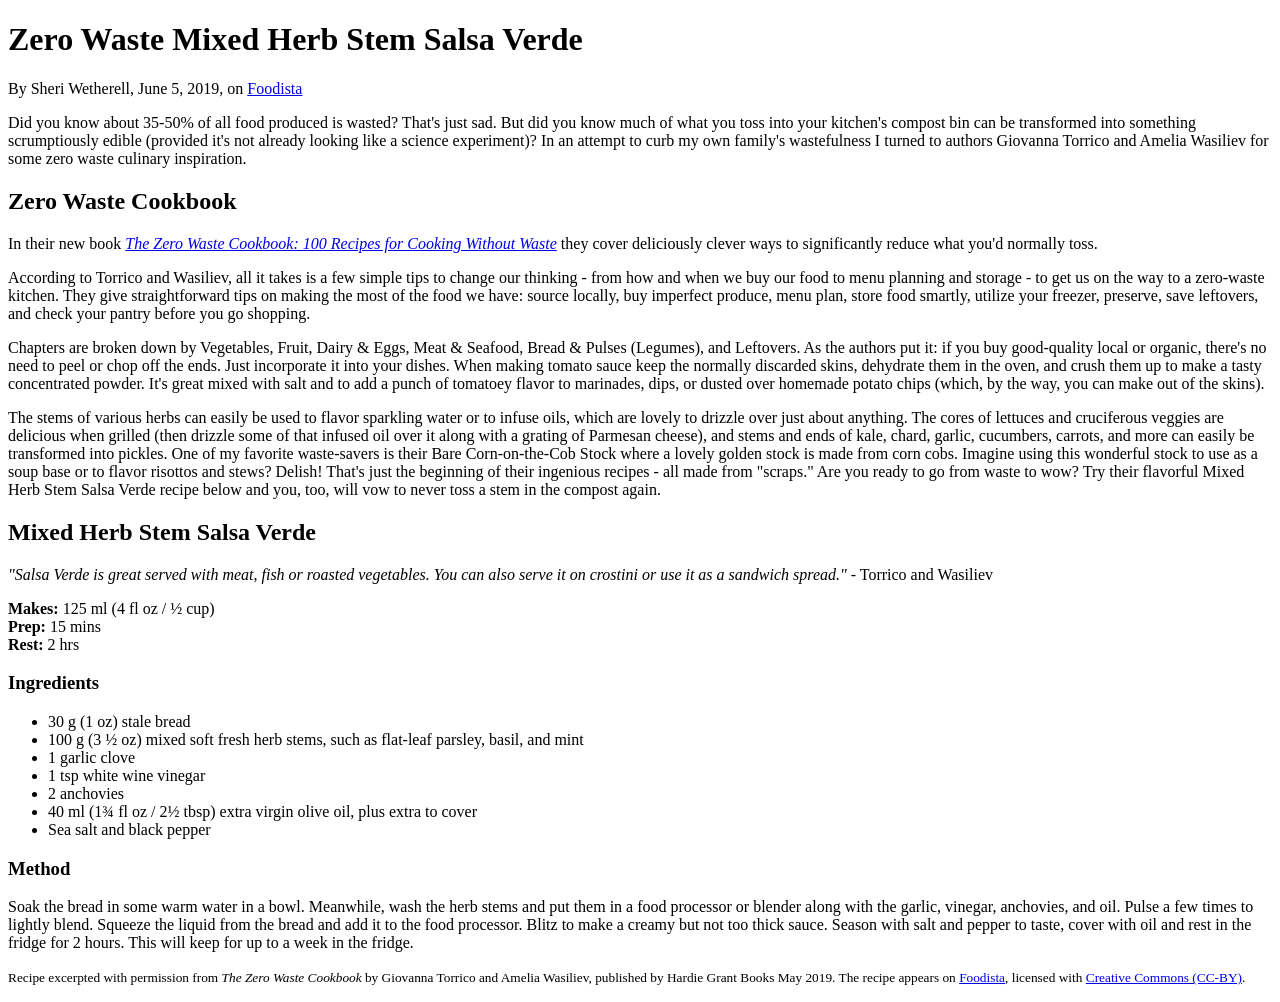
==== index.html @ 6a390853 "Add recipe for Zero Waste Mixed Herb Stem Salsa Verde This HTML file contains a recipe for Zero Wast" ====
<!DOCTYPE html>
<html lang="en">
<head>
    <meta charset="UTF-8" />
    <title>Zero Waste Mixed Herb Stem Salsa Verde</title>
</head>
<body>

<h1>Zero Waste Mixed Herb Stem Salsa Verde</h1>

<p>By Sheri Wetherell, June 5, 2019, on <a href="https://www.foodista.com/blog/2019/06/05/zero-waste-mixed-herb-stem-salsa-verde">Foodista</a></p>


<p>Did you know about 35-50% of all food produced is wasted? That's just sad. But did you know much of what you toss into your kitchen's compost bin can be transformed into something scrumptiously edible (provided it's not already looking like a science experiment)? In an attempt to curb my own family's wastefulness I turned to authors Giovanna Torrico and Amelia Wasiliev for some zero waste culinary inspiration.</p>

<h2>Zero Waste Cookbook</h2>

<p>In their new book <a href="https://www.amazon.com/Zero-Waste-Cookbook-Recipes-Cooking/dp/178488247X"><em>The Zero Waste Cookbook: 100 Recipes for Cooking Without Waste</em></a> they cover deliciously clever ways to significantly reduce what you'd normally toss.</p>

<p>According to Torrico and Wasiliev, all it takes is a few simple tips to change our thinking - from how and when we buy our food to menu planning and storage - to get us on the way to a zero-waste kitchen. They give straightforward tips on making the most of the food we have: source locally, buy imperfect produce, menu plan, store food smartly, utilize your freezer, preserve, save leftovers, and check your pantry before you go shopping.</p>

<p>Chapters are broken down by Vegetables, Fruit, Dairy &amp; Eggs, Meat &amp; Seafood, Bread &amp; Pulses (Legumes), and Leftovers. As the authors put it: if you buy good-quality local or organic, there's no need to peel or chop off the ends. Just incorporate it into your dishes. When making tomato sauce keep the normally discarded skins, dehydrate them in the oven, and crush them up to make a tasty concentrated powder. It's great mixed with salt and to add a punch of tomatoey flavor to marinades, dips, or dusted over homemade potato chips (which, by the way, you can make out of the skins).</p>

<p>The stems of various herbs can easily be used to flavor sparkling water or to infuse oils, which are lovely to drizzle over just about anything. The cores of lettuces and cruciferous veggies are delicious when grilled (then drizzle some of that infused oil over it along with a grating of Parmesan cheese), and stems and ends of kale, chard, garlic, cucumbers, carrots, and more can easily be transformed into pickles. One of my favorite waste-savers is their Bare Corn-on-the-Cob Stock where a lovely golden stock is made from corn cobs. Imagine using this wonderful stock to use as a soup base or to flavor risottos and stews? Delish! That's just the beginning of their ingenious recipes - all made from "scraps." Are you ready to go from waste to wow? Try their flavorful Mixed Herb Stem Salsa Verde recipe below and you, too, will vow to never toss a stem in the compost again.</p>


<h2>Mixed Herb Stem Salsa Verde</h2>

<p><em>"Salsa Verde is great served with meat, fish or roasted vegetables. You can also serve it on crostini or use it as a sandwich spread."</em> - Torrico and Wasiliev</p>

<p><strong>Makes:</strong> 125 ml (4 fl oz / &frac12; cup)<br>
<strong>Prep:</strong> 15 mins<br>
<strong>Rest:</strong> 2 hrs</p>

<h3>Ingredients</h3>

<ul>
    <li>30 g (1 oz) stale bread</li>
    <li>100 g (3 &frac12; oz) mixed soft fresh herb stems, such as flat-leaf parsley, basil, and mint</li>
    <li>1 garlic clove</li>
    <li>1 tsp white wine vinegar</li>
    <li>2 anchovies</li>
    <li>40 ml (1&frac34; fl oz / 2&frac12; tbsp) extra virgin olive oil, plus extra to cover</li>
    <li>Sea salt and black pepper</li>
</ul>

<h3>Method</h3>

<p>Soak the bread in some warm water in a bowl. Meanwhile, wash the herb stems and put them in a food processor or blender along with the garlic, vinegar, anchovies, and oil. Pulse a few times to lightly blend. Squeeze the liquid from the bread and add it to the food processor. Blitz to make a creamy but not too thick sauce. Season with salt and pepper to taste, cover with oil and rest in the fridge for 2 hours. This will keep for up to a week in the fridge.</p>


<p><small>Recipe excerpted with permission from <em>The Zero Waste Cookbook</em> by Giovanna Torrico and Amelia Wasiliev, published by Hardie Grant Books May 2019. The recipe appears on <a href="https://www.foodista.com/blog/2019/06/05/zero-waste-mixed-herb-stem-salsa-verde">Foodista</a>, licensed with <a href="https://creativecommons.org/licenses/by/3.0/">Creative Commons (CC-BY)</a>.</small></p>

</body>
</html>
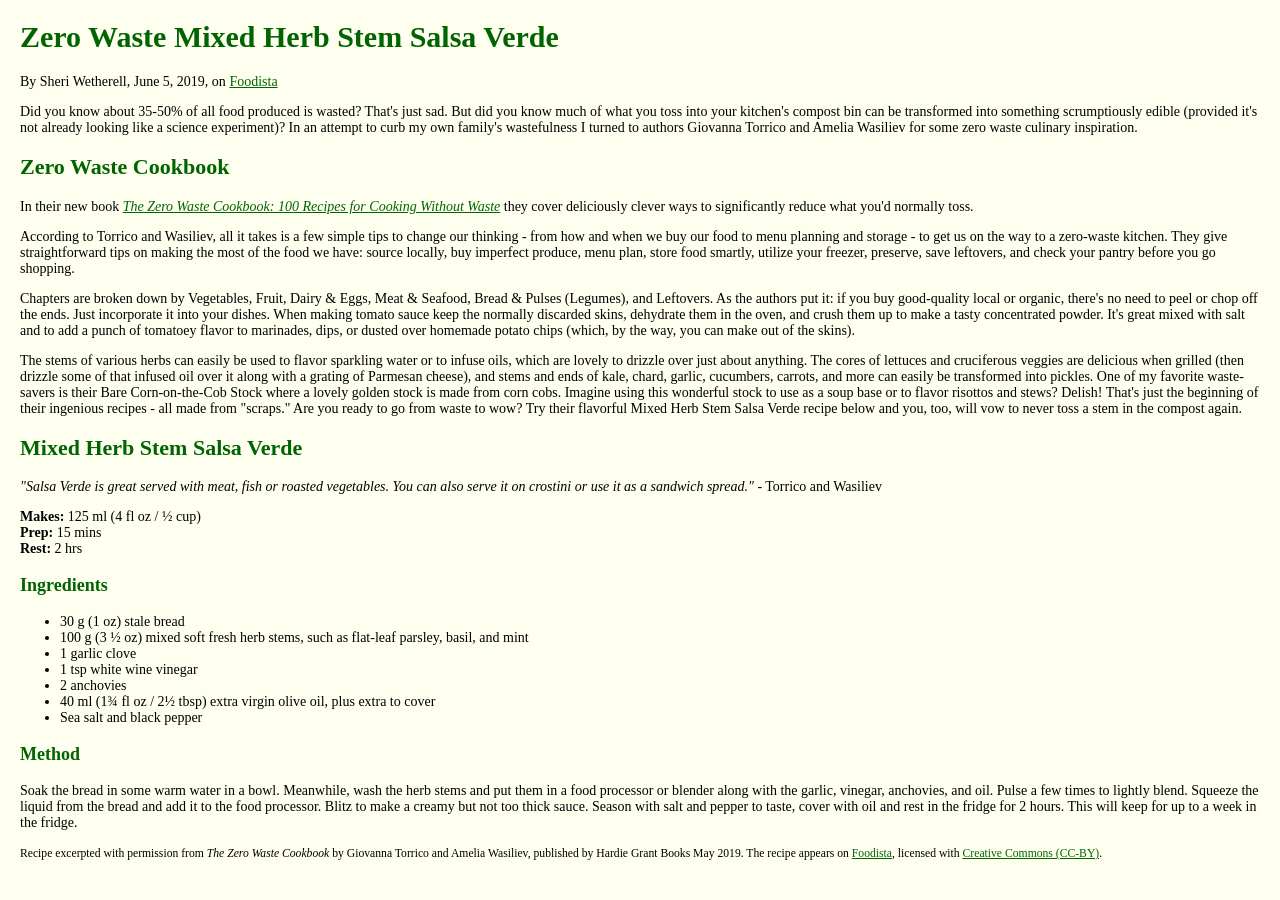
==== commit 9af0f188: "Add files via upload" ====
--- a/index.html
+++ b/index.html
@@ -3,13 +3,48 @@
 <head>
     <meta charset="UTF-8" />
     <title>Zero Waste Mixed Herb Stem Salsa Verde</title>
+    <style>
+        body {
+            background-color: ivory;
+            font-family: Georgia, serif;
+            margin: 20px;
+        }
+
+        h1 {
+            color: darkgreen;
+            font-size: 30px;
+        }
+
+        h2 {
+            color: darkgreen;
+            font-size: 22px;
+        }
+
+        h3 {
+            color: darkgreen;
+            font-size: 18px;
+        }
+
+        p {
+            font-size: 14px;
+            color: black;
+        }
+
+        ul {
+            font-size: 14px;
+            color: black;
+        }
+
+        a {
+            color: darkgreen;
+        }
+    </style>
 </head>
 <body>
 
 <h1>Zero Waste Mixed Herb Stem Salsa Verde</h1>
 
 <p>By Sheri Wetherell, June 5, 2019, on <a href="https://www.foodista.com/blog/2019/06/05/zero-waste-mixed-herb-stem-salsa-verde">Foodista</a></p>
-
 
 <p>Did you know about 35-50% of all food produced is wasted? That's just sad. But did you know much of what you toss into your kitchen's compost bin can be transformed into something scrumptiously edible (provided it's not already looking like a science experiment)? In an attempt to curb my own family's wastefulness I turned to authors Giovanna Torrico and Amelia Wasiliev for some zero waste culinary inspiration.</p>
 
@@ -22,7 +57,6 @@
 <p>Chapters are broken down by Vegetables, Fruit, Dairy &amp; Eggs, Meat &amp; Seafood, Bread &amp; Pulses (Legumes), and Leftovers. As the authors put it: if you buy good-quality local or organic, there's no need to peel or chop off the ends. Just incorporate it into your dishes. When making tomato sauce keep the normally discarded skins, dehydrate them in the oven, and crush them up to make a tasty concentrated powder. It's great mixed with salt and to add a punch of tomatoey flavor to marinades, dips, or dusted over homemade potato chips (which, by the way, you can make out of the skins).</p>
 
 <p>The stems of various herbs can easily be used to flavor sparkling water or to infuse oils, which are lovely to drizzle over just about anything. The cores of lettuces and cruciferous veggies are delicious when grilled (then drizzle some of that infused oil over it along with a grating of Parmesan cheese), and stems and ends of kale, chard, garlic, cucumbers, carrots, and more can easily be transformed into pickles. One of my favorite waste-savers is their Bare Corn-on-the-Cob Stock where a lovely golden stock is made from corn cobs. Imagine using this wonderful stock to use as a soup base or to flavor risottos and stews? Delish! That's just the beginning of their ingenious recipes - all made from "scraps." Are you ready to go from waste to wow? Try their flavorful Mixed Herb Stem Salsa Verde recipe below and you, too, will vow to never toss a stem in the compost again.</p>
-
 
 <h2>Mixed Herb Stem Salsa Verde</h2>
 
@@ -48,8 +82,7 @@
 
 <p>Soak the bread in some warm water in a bowl. Meanwhile, wash the herb stems and put them in a food processor or blender along with the garlic, vinegar, anchovies, and oil. Pulse a few times to lightly blend. Squeeze the liquid from the bread and add it to the food processor. Blitz to make a creamy but not too thick sauce. Season with salt and pepper to taste, cover with oil and rest in the fridge for 2 hours. This will keep for up to a week in the fridge.</p>
 
-
 <p><small>Recipe excerpted with permission from <em>The Zero Waste Cookbook</em> by Giovanna Torrico and Amelia Wasiliev, published by Hardie Grant Books May 2019. The recipe appears on <a href="https://www.foodista.com/blog/2019/06/05/zero-waste-mixed-herb-stem-salsa-verde">Foodista</a>, licensed with <a href="https://creativecommons.org/licenses/by/3.0/">Creative Commons (CC-BY)</a>.</small></p>
 
 </body>
-</html>
+</html>
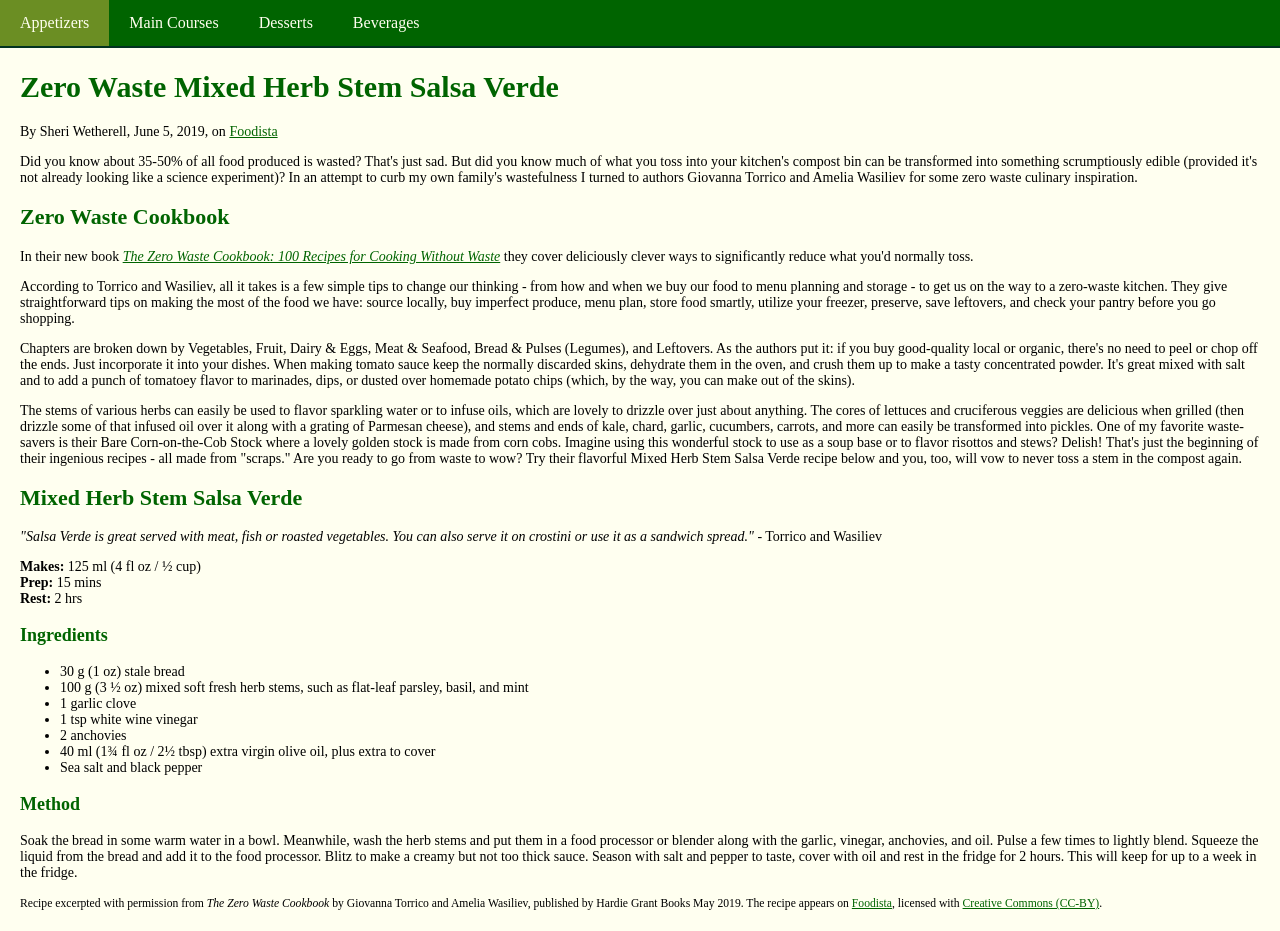
==== commit 6a0bbadd: "Add files via upload" ====
--- a/index.html
+++ b/index.html
@@ -8,6 +8,7 @@
             background-color: ivory;
             font-family: Georgia, serif;
             margin: 20px;
+            margin-top: 70px;
         }
 
         h1 {
@@ -38,9 +39,53 @@
         a {
             color: darkgreen;
         }
+
+        /* Horizontal Navigation Bar */
+        ul.navbar {
+            list-style-type: none;
+            margin: 0;
+            padding: 0;
+            overflow: hidden;
+            background-color: darkgreen;
+            position: fixed;
+            top: 0;
+            left: 0;
+            width: 100%;
+            font-size: 16px;
+            border-bottom: 2px solid #013220;
+        }
+
+        ul.navbar li {
+            float: left;
+        }
+
+        ul.navbar li a {
+            display: block;
+            color: ivory;
+            text-align: center;
+            padding: 14px 20px;
+            text-decoration: none;
+        }
+
+        ul.navbar li a:hover:not(.active) {
+            background-color: olivedrab;
+            color: ivory;
+        }
+
+        ul.navbar li a.active {
+            background-color: olivedrab;
+        }
     </style>
 </head>
 <body>
+
+<!-- Horizontal Navigation Bar -->
+<ul class="navbar">
+    <li><a class="active" href="index.html">Appetizers</a></li>
+    <li><a href="main-courses.html">Main Courses</a></li>
+    <li><a href="desserts.html">Desserts</a></li>
+    <li><a href="beverages.html">Beverages</a></li>
+</ul>
 
 <h1>Zero Waste Mixed Herb Stem Salsa Verde</h1>
 
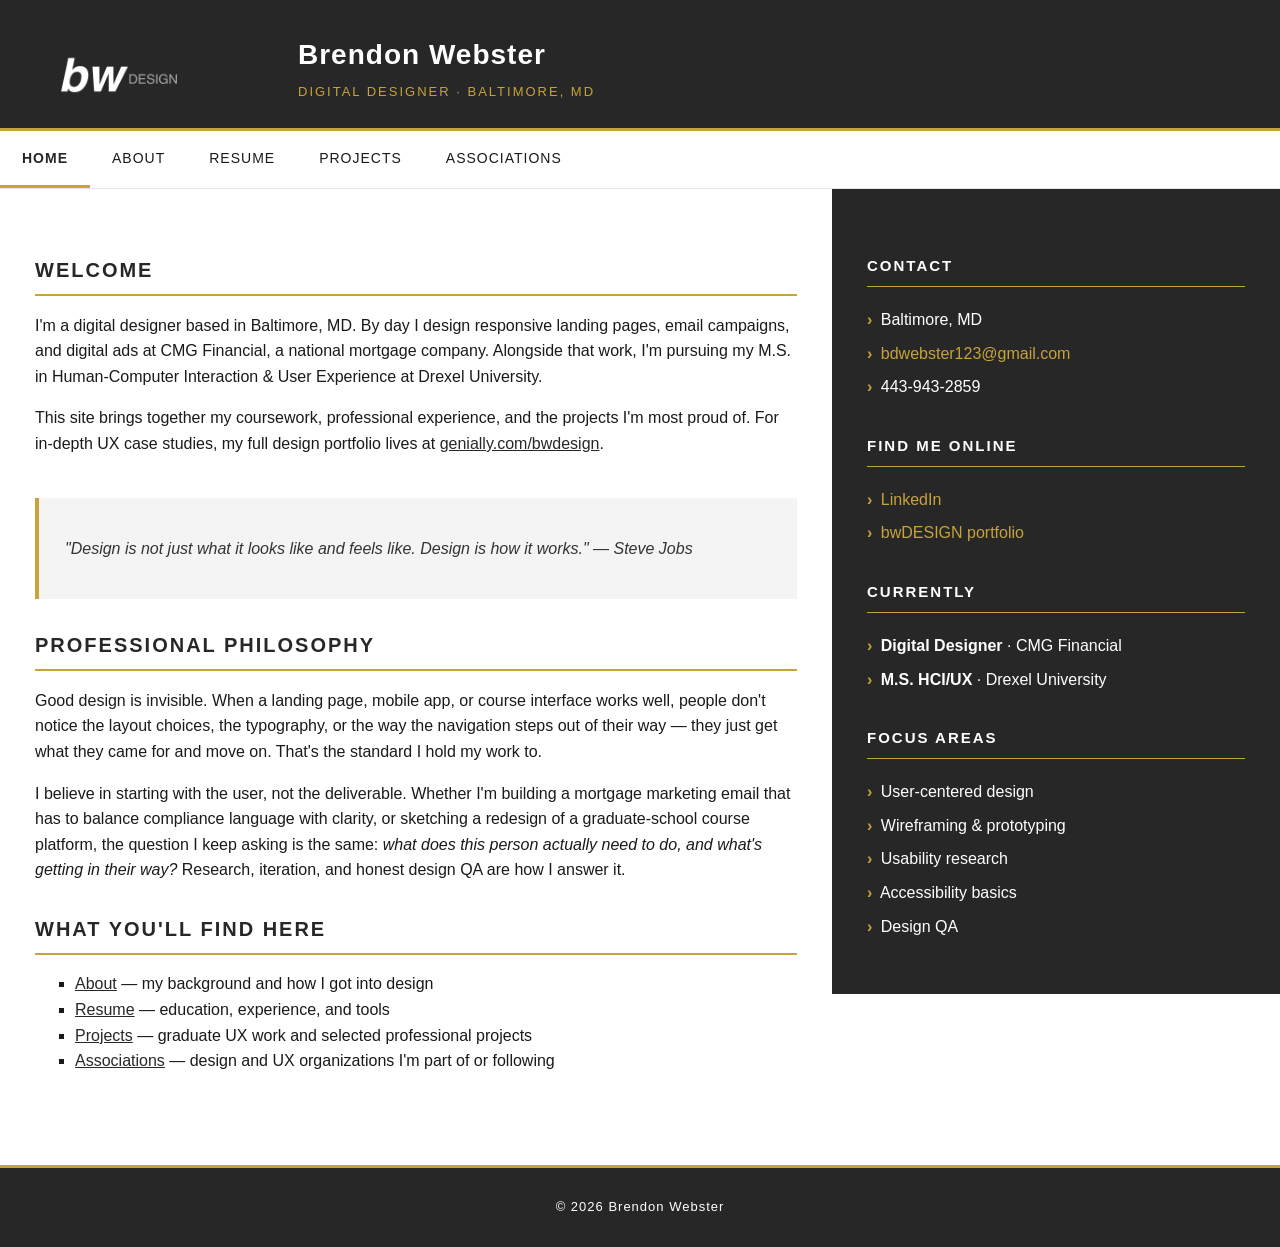
==== commit d5948213: "Add files via upload" ====
--- a/index.html
+++ b/index.html
@@ -1,133 +1,313 @@
 <!DOCTYPE html>
 <html lang="en">
 <head>
-    <meta charset="UTF-8" />
-    <title>Zero Waste Mixed Herb Stem Salsa Verde</title>
-    <style>
-        body {
-            background-color: ivory;
-            font-family: Georgia, serif;
-            margin: 20px;
-            margin-top: 70px;
-        }
-
-        h1 {
-            color: darkgreen;
-            font-size: 30px;
-        }
-
-        h2 {
-            color: darkgreen;
-            font-size: 22px;
-        }
-
-        h3 {
-            color: darkgreen;
-            font-size: 18px;
-        }
-
-        p {
-            font-size: 14px;
-            color: black;
-        }
-
-        ul {
-            font-size: 14px;
-            color: black;
-        }
-
-        a {
-            color: darkgreen;
-        }
-
-        /* Horizontal Navigation Bar */
-        ul.navbar {
-            list-style-type: none;
-            margin: 0;
-            padding: 0;
-            overflow: hidden;
-            background-color: darkgreen;
-            position: fixed;
-            top: 0;
-            left: 0;
-            width: 100%;
-            font-size: 16px;
-            border-bottom: 2px solid #013220;
-        }
-
-        ul.navbar li {
-            float: left;
-        }
-
-        ul.navbar li a {
-            display: block;
-            color: ivory;
-            text-align: center;
-            padding: 14px 20px;
-            text-decoration: none;
-        }
-
-        ul.navbar li a:hover:not(.active) {
-            background-color: olivedrab;
-            color: ivory;
-        }
-
-        ul.navbar li a.active {
-            background-color: olivedrab;
-        }
-    </style>
+<title>Brendon Webster | Digital Designer</title>
+<meta charset="utf-8">
+<meta name="viewport" content="width=device-width, initial-scale=1">
+<style>
+* {
+  box-sizing: border-box;
+}
+
+body {
+  margin: 0;
+  font-family: Arial, Helvetica, sans-serif;
+  color: #1a1a1a;
+  line-height: 1.6;
+  background-color: #ffffff;
+}
+
+.header {
+  background-color: #272727;
+  padding: 25px 35px;
+  color: #ffffff;
+  border-bottom: 3px solid #c6a33b;
+  overflow: hidden;
+}
+
+.header img {
+  height: 70px;
+  float: left;
+  margin-right: 25px;
+}
+
+.header h1 {
+  margin: 8px 0 0 0;
+  font-size: 28px;
+  letter-spacing: 1px;
+}
+
+.header p {
+  margin: 4px 0 0 0;
+  font-size: 13px;
+  color: #c6a33b;
+  letter-spacing: 2px;
+  text-transform: uppercase;
+}
+
+.topnav {
+  overflow: hidden;
+  background-color: #ffffff;
+  border-bottom: 1px solid #e5e5e5;
+}
+
+.topnav a {
+  float: left;
+  display: block;
+  color: #1a1a1a;
+  text-align: center;
+  padding: 16px 22px;
+  text-decoration: none;
+  font-size: 14px;
+  letter-spacing: 1px;
+  text-transform: uppercase;
+  border-bottom: 3px solid transparent;
+}
+
+.topnav a:hover {
+  color: #c6a33b;
+  border-bottom: 3px solid #c6a33b;
+}
+
+.topnav a.active {
+  color: #272727;
+  border-bottom: 3px solid #c6a33b;
+  font-weight: bold;
+}
+
+.column.main h2 {
+  color: #272727;
+  text-transform: uppercase;
+  letter-spacing: 2px;
+  font-size: 20px;
+  border-bottom: 2px solid #c6a33b;
+  padding-bottom: 8px;
+  margin-top: 30px;
+}
+
+.column.main h3 {
+  color: #272727;
+  font-size: 16px;
+  margin-bottom: 4px;
+}
+
+.column.main ul {
+  list-style-type: square;
+}
+
+.column.main a {
+  color: #272727;
+  text-decoration: underline;
+}
+
+.column.main a:hover {
+  color: #c6a33b;
+}
+
+.feature-img {
+  width: 240px;
+  height: auto;
+  float: right;
+  margin: 0 0 15px 25px;
+}
+
+.quote {
+  background-color: #f4f4f4;
+  padding: 22px 26px;
+  border-left: 4px solid #c6a33b;
+  font-style: italic;
+  margin: 25px 0;
+  color: #333333;
+}
+
+.row::after {
+  content: "";
+  display: table;
+  clear: both;
+}
+
+.footer {
+  background-color: #272727;
+  padding: 25px 30px;
+  text-align: center;
+  color: #ffffff;
+  border-top: 3px solid #c6a33b;
+  margin-top: 40px;
+}
+
+.footer p {
+  margin: 4px 0;
+  font-size: 13px;
+  letter-spacing: 1px;
+}
+
+.footer a {
+  color: #c6a33b;
+  text-decoration: none;
+}
+
+.footer a:hover {
+  color: #ffffff;
+}
+
+.content-wrap {
+  min-height: calc(100vh - 312px);
+}
+
+.content-wrap::after {
+  content: "";
+  display: table;
+  clear: both;
+}
+
+.column {
+  float: left;
+  padding: 35px 35px;
+}
+
+.column.main {
+  width: 65%;
+  background-color: #ffffff;
+}
+
+.column.side {
+  width: 35%;
+  background-color: #272727;
+  color: #ffffff;
+}
+
+.column.side h3 {
+  color: #ffffff;
+  text-transform: uppercase;
+  letter-spacing: 2px;
+  border-bottom: 1px solid #c6a33b;
+  padding-bottom: 8px;
+  margin-top: 30px;
+  font-size: 15px;
+}
+
+.column.side ul {
+  list-style: none;
+  padding-left: 0;
+}
+
+.column.side li {
+  padding: 4px 0;
+}
+
+.column.side .chev {
+  color: #c6a33b;
+  font-weight: bold;
+  margin-right: 4px;
+}
+
+.column.side a {
+  color: #c6a33b;
+  text-decoration: none;
+}
+
+.column.side a:hover {
+  color: #ffffff;
+  text-decoration: underline;
+}
+
+@media screen and (max-width: 700px) {
+  .header img {
+    float: none;
+    display: block;
+    margin: 0 0 15px 0;
+  }
+  .topnav a {
+    float: none;
+    display: block;
+    text-align: left;
+  }
+  .feature-img {
+    float: none;
+    display: block;
+    margin: 0 auto 20px auto;
+  }
+}
+</style>
 </head>
 <body>
 
-<!-- Horizontal Navigation Bar -->
-<ul class="navbar">
-    <li><a class="active" href="index.html">Appetizers</a></li>
-    <li><a href="main-courses.html">Main Courses</a></li>
-    <li><a href="desserts.html">Desserts</a></li>
-    <li><a href="beverages.html">Beverages</a></li>
-</ul>
-
-<h1>Zero Waste Mixed Herb Stem Salsa Verde</h1>
-
-<p>By Sheri Wetherell, June 5, 2019, on <a href="https://www.foodista.com/blog/2019/06/05/zero-waste-mixed-herb-stem-salsa-verde">Foodista</a></p>
-
-<p>Did you know about 35-50% of all food produced is wasted? That's just sad. But did you know much of what you toss into your kitchen's compost bin can be transformed into something scrumptiously edible (provided it's not already looking like a science experiment)? In an attempt to curb my own family's wastefulness I turned to authors Giovanna Torrico and Amelia Wasiliev for some zero waste culinary inspiration.</p>
-
-<h2>Zero Waste Cookbook</h2>
-
-<p>In their new book <a href="https://www.amazon.com/Zero-Waste-Cookbook-Recipes-Cooking/dp/178488247X"><em>The Zero Waste Cookbook: 100 Recipes for Cooking Without Waste</em></a> they cover deliciously clever ways to significantly reduce what you'd normally toss.</p>
-
-<p>According to Torrico and Wasiliev, all it takes is a few simple tips to change our thinking - from how and when we buy our food to menu planning and storage - to get us on the way to a zero-waste kitchen. They give straightforward tips on making the most of the food we have: source locally, buy imperfect produce, menu plan, store food smartly, utilize your freezer, preserve, save leftovers, and check your pantry before you go shopping.</p>
-
-<p>Chapters are broken down by Vegetables, Fruit, Dairy &amp; Eggs, Meat &amp; Seafood, Bread &amp; Pulses (Legumes), and Leftovers. As the authors put it: if you buy good-quality local or organic, there's no need to peel or chop off the ends. Just incorporate it into your dishes. When making tomato sauce keep the normally discarded skins, dehydrate them in the oven, and crush them up to make a tasty concentrated powder. It's great mixed with salt and to add a punch of tomatoey flavor to marinades, dips, or dusted over homemade potato chips (which, by the way, you can make out of the skins).</p>
-
-<p>The stems of various herbs can easily be used to flavor sparkling water or to infuse oils, which are lovely to drizzle over just about anything. The cores of lettuces and cruciferous veggies are delicious when grilled (then drizzle some of that infused oil over it along with a grating of Parmesan cheese), and stems and ends of kale, chard, garlic, cucumbers, carrots, and more can easily be transformed into pickles. One of my favorite waste-savers is their Bare Corn-on-the-Cob Stock where a lovely golden stock is made from corn cobs. Imagine using this wonderful stock to use as a soup base or to flavor risottos and stews? Delish! That's just the beginning of their ingenious recipes - all made from "scraps." Are you ready to go from waste to wow? Try their flavorful Mixed Herb Stem Salsa Verde recipe below and you, too, will vow to never toss a stem in the compost again.</p>
-
-<h2>Mixed Herb Stem Salsa Verde</h2>
-
-<p><em>"Salsa Verde is great served with meat, fish or roasted vegetables. You can also serve it on crostini or use it as a sandwich spread."</em> - Torrico and Wasiliev</p>
-
-<p><strong>Makes:</strong> 125 ml (4 fl oz / &frac12; cup)<br>
-<strong>Prep:</strong> 15 mins<br>
-<strong>Rest:</strong> 2 hrs</p>
-
-<h3>Ingredients</h3>
-
-<ul>
-    <li>30 g (1 oz) stale bread</li>
-    <li>100 g (3 &frac12; oz) mixed soft fresh herb stems, such as flat-leaf parsley, basil, and mint</li>
-    <li>1 garlic clove</li>
-    <li>1 tsp white wine vinegar</li>
-    <li>2 anchovies</li>
-    <li>40 ml (1&frac34; fl oz / 2&frac12; tbsp) extra virgin olive oil, plus extra to cover</li>
-    <li>Sea salt and black pepper</li>
-</ul>
-
-<h3>Method</h3>
-
-<p>Soak the bread in some warm water in a bowl. Meanwhile, wash the herb stems and put them in a food processor or blender along with the garlic, vinegar, anchovies, and oil. Pulse a few times to lightly blend. Squeeze the liquid from the bread and add it to the food processor. Blitz to make a creamy but not too thick sauce. Season with salt and pepper to taste, cover with oil and rest in the fridge for 2 hours. This will keep for up to a week in the fridge.</p>
-
-<p><small>Recipe excerpted with permission from <em>The Zero Waste Cookbook</em> by Giovanna Torrico and Amelia Wasiliev, published by Hardie Grant Books May 2019. The recipe appears on <a href="https://www.foodista.com/blog/2019/06/05/zero-waste-mixed-herb-stem-salsa-verde">Foodista</a>, licensed with <a href="https://creativecommons.org/licenses/by/3.0/">Creative Commons (CC-BY)</a>.</small></p>
+<div class="header">
+  <img src="[data-uri]" alt="bwDESIGN logo">
+  <h1>Brendon Webster</h1>
+  <p>Digital Designer &middot; Baltimore, MD</p>
+</div>
+
+<div class="topnav">
+  <a class="active" href="index.html">Home</a>
+  <a href="about.html">About</a>
+  <a href="resume.html">Resume</a>
+  <a href="projects.html">Projects</a>
+  <a href="associations.html">Associations</a>
+</div>
+
+<div class="content-wrap">
+  <div class="row">
+    <div class="column main">
+  <h2>Welcome</h2>
+
+  <div class="row">
+    <p>I'm a digital designer based in Baltimore, MD. By day I design responsive landing pages, email campaigns, and digital ads at CMG Financial, a national mortgage company. Alongside that work, I'm pursuing my M.S. in Human-Computer Interaction &amp; User Experience at Drexel University.</p>
+    <p>This site brings together my coursework, professional experience, and the projects I'm most proud of. For in-depth UX case studies, my full design portfolio lives at <a href="https://view.genially.com/67c4938c6c8d6ddd1101e70b" target="_blank">genially.com/bwdesign</a>.</p>
+  </div>
+
+  <div class="quote">
+    <p>"Design is not just what it looks like and feels like. Design is how it works." &mdash; Steve Jobs</p>
+  </div>
+
+  <h2>Professional Philosophy</h2>
+  <p>Good design is invisible. When a landing page, mobile app, or course interface works well, people don't notice the layout choices, the typography, or the way the navigation steps out of their way &mdash; they just get what they came for and move on. That's the standard I hold my work to.</p>
+  <p>I believe in starting with the user, not the deliverable. Whether I'm building a mortgage marketing email that has to balance compliance language with clarity, or sketching a redesign of a graduate-school course platform, the question I keep asking is the same: <em>what does this person actually need to do, and what's getting in their way?</em> Research, iteration, and honest design QA are how I answer it.</p>
+
+  <h2>What You'll Find Here</h2>
+  <ul>
+    <li><a href="about.html">About</a> &mdash; my background and how I got into design</li>
+    <li><a href="resume.html">Resume</a> &mdash; education, experience, and tools</li>
+    <li><a href="projects.html">Projects</a> &mdash; graduate UX work and selected professional projects</li>
+    <li><a href="associations.html">Associations</a> &mdash; design and UX organizations I'm part of or following</li>
+  </ul>
+    </div>
+
+    <div class="column side">
+      <h3>Contact</h3>
+      <ul>
+        <li><span class="chev">&rsaquo;</span> Baltimore, MD</li>
+        <li><span class="chev">&rsaquo;</span> <a href="mailto:bdwebster123@gmail.com">bdwebster123@gmail.com</a></li>
+        <li><span class="chev">&rsaquo;</span> 443-943-2859</li>
+      </ul>
+
+      <h3>Find Me Online</h3>
+      <ul>
+        <li><span class="chev">&rsaquo;</span> <a href="https://www.linkedin.com/in/brendon-webster-0a97b1178/" target="_blank">LinkedIn</a></li>
+        <li><span class="chev">&rsaquo;</span> <a href="https://view.genially.com/67c4938c6c8d6ddd1101e70b" target="_blank">bwDESIGN portfolio</a></li>
+      </ul>
+
+      <h3>Currently</h3>
+      <ul>
+        <li><span class="chev">&rsaquo;</span> <strong>Digital Designer</strong> &middot; CMG Financial</li>
+        <li><span class="chev">&rsaquo;</span> <strong>M.S. HCI/UX</strong> &middot; Drexel University</li>
+      </ul>
+
+      <h3>Focus Areas</h3>
+      <ul>
+        <li><span class="chev">&rsaquo;</span> User-centered design</li>
+        <li><span class="chev">&rsaquo;</span> Wireframing &amp; prototyping</li>
+        <li><span class="chev">&rsaquo;</span> Usability research</li>
+        <li><span class="chev">&rsaquo;</span> Accessibility basics</li>
+        <li><span class="chev">&rsaquo;</span> Design QA</li>
+      </ul>
+    </div>
+  </div>
+</div>
+
+<div class="footer">
+  <p>&copy; 2026 Brendon Webster</p>
+</div>
 
 </body>
-</html>+</html>
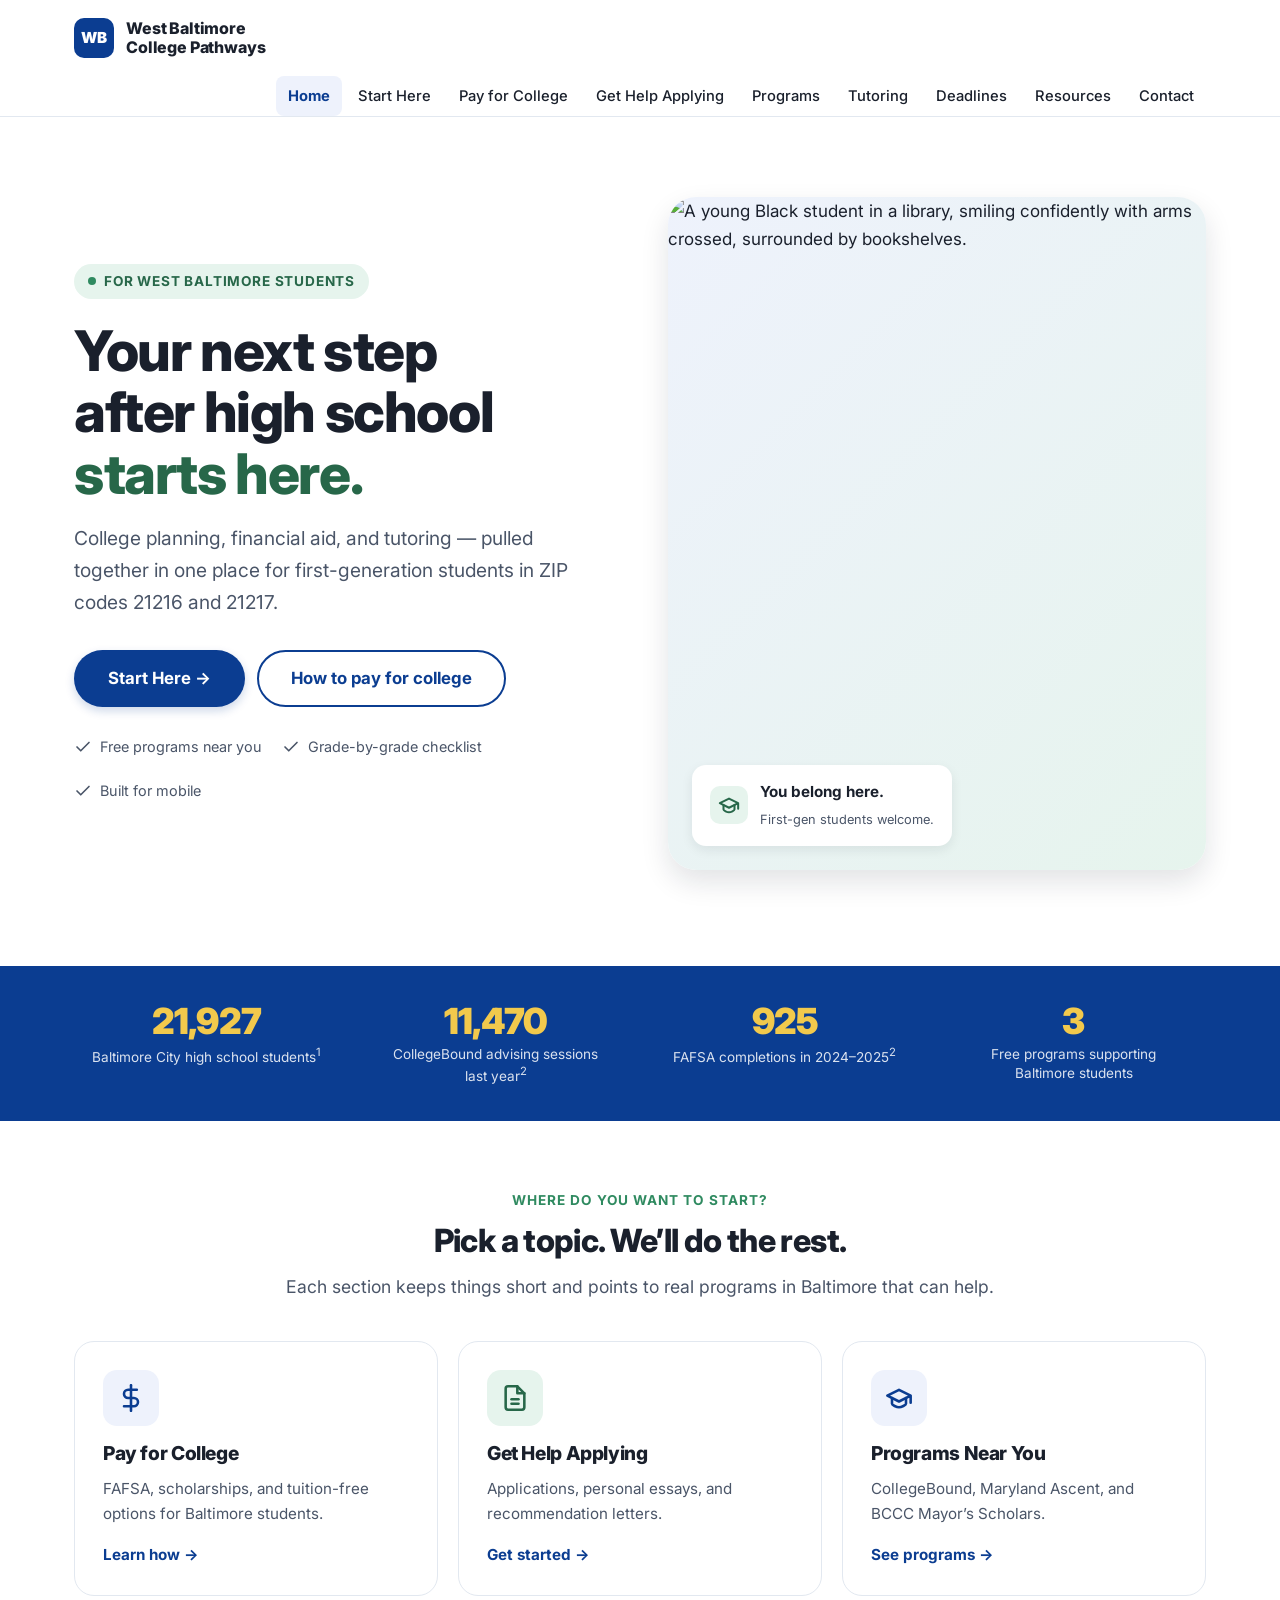
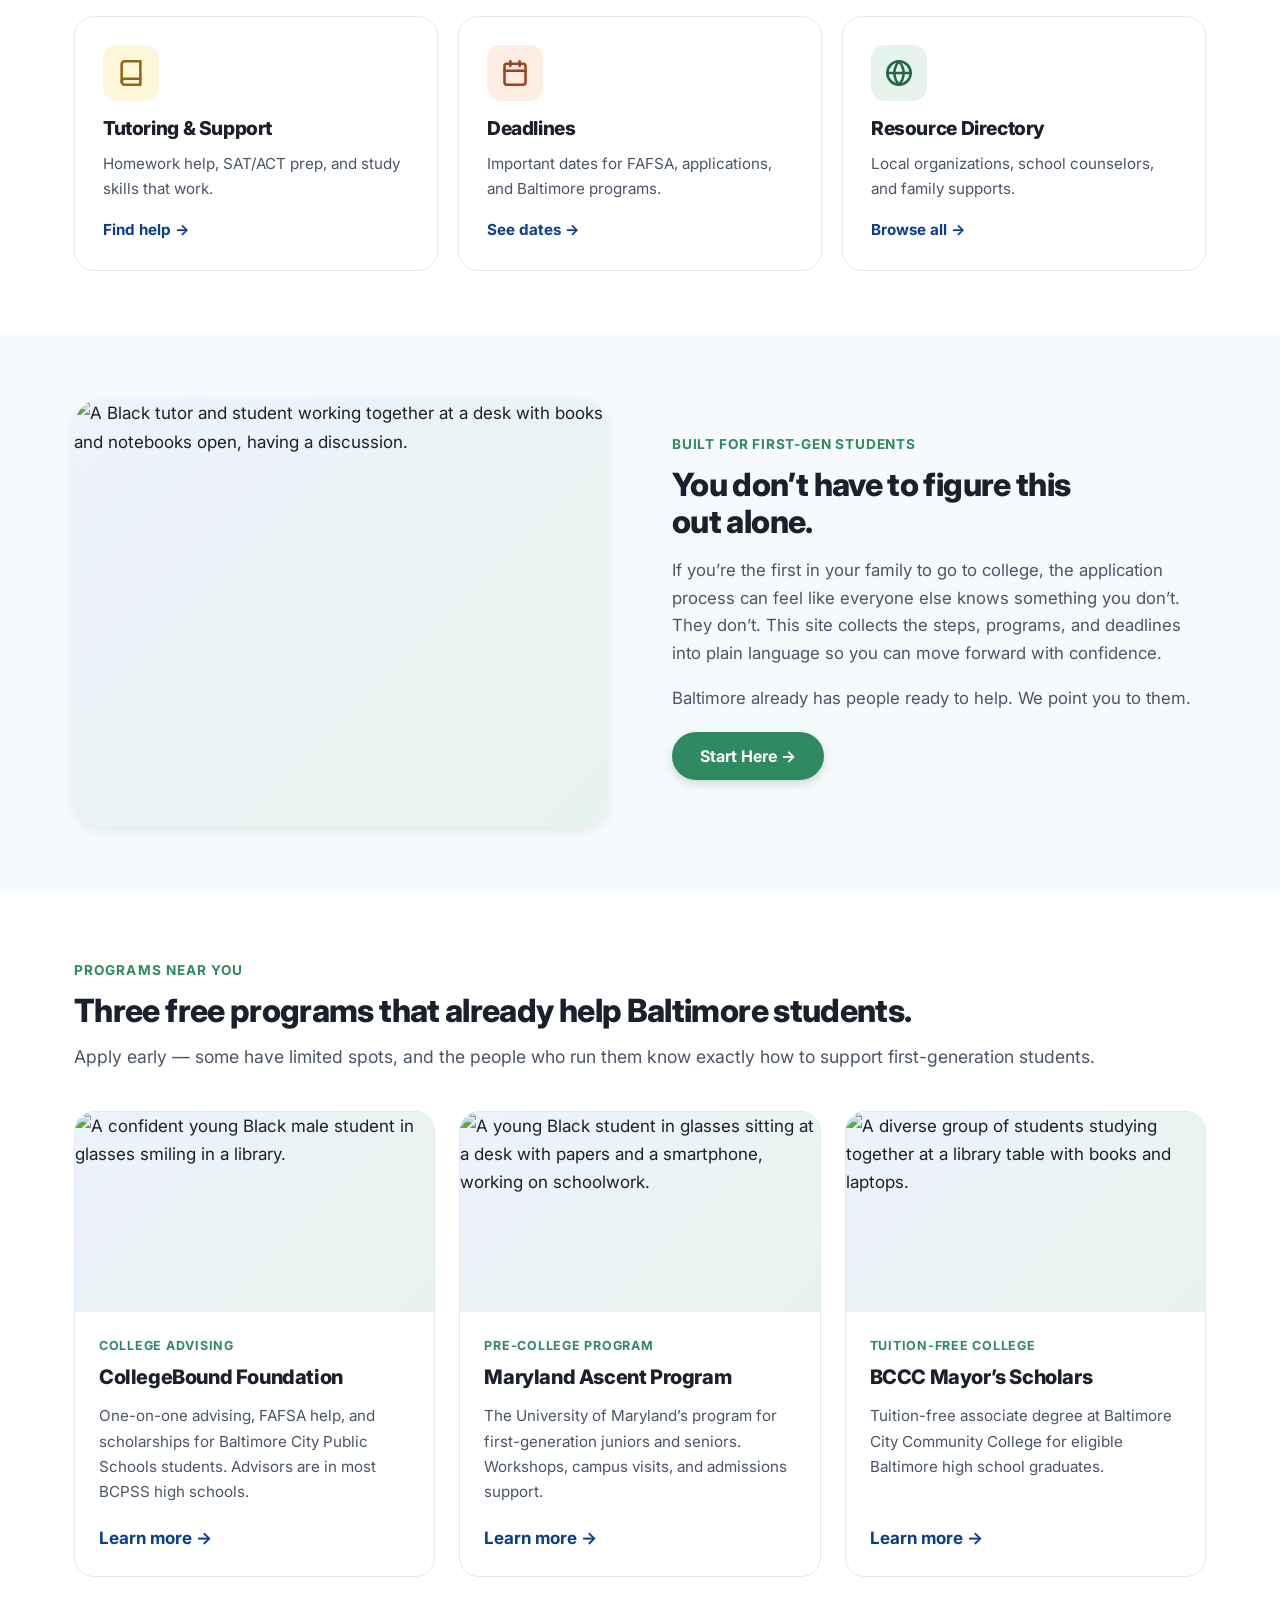
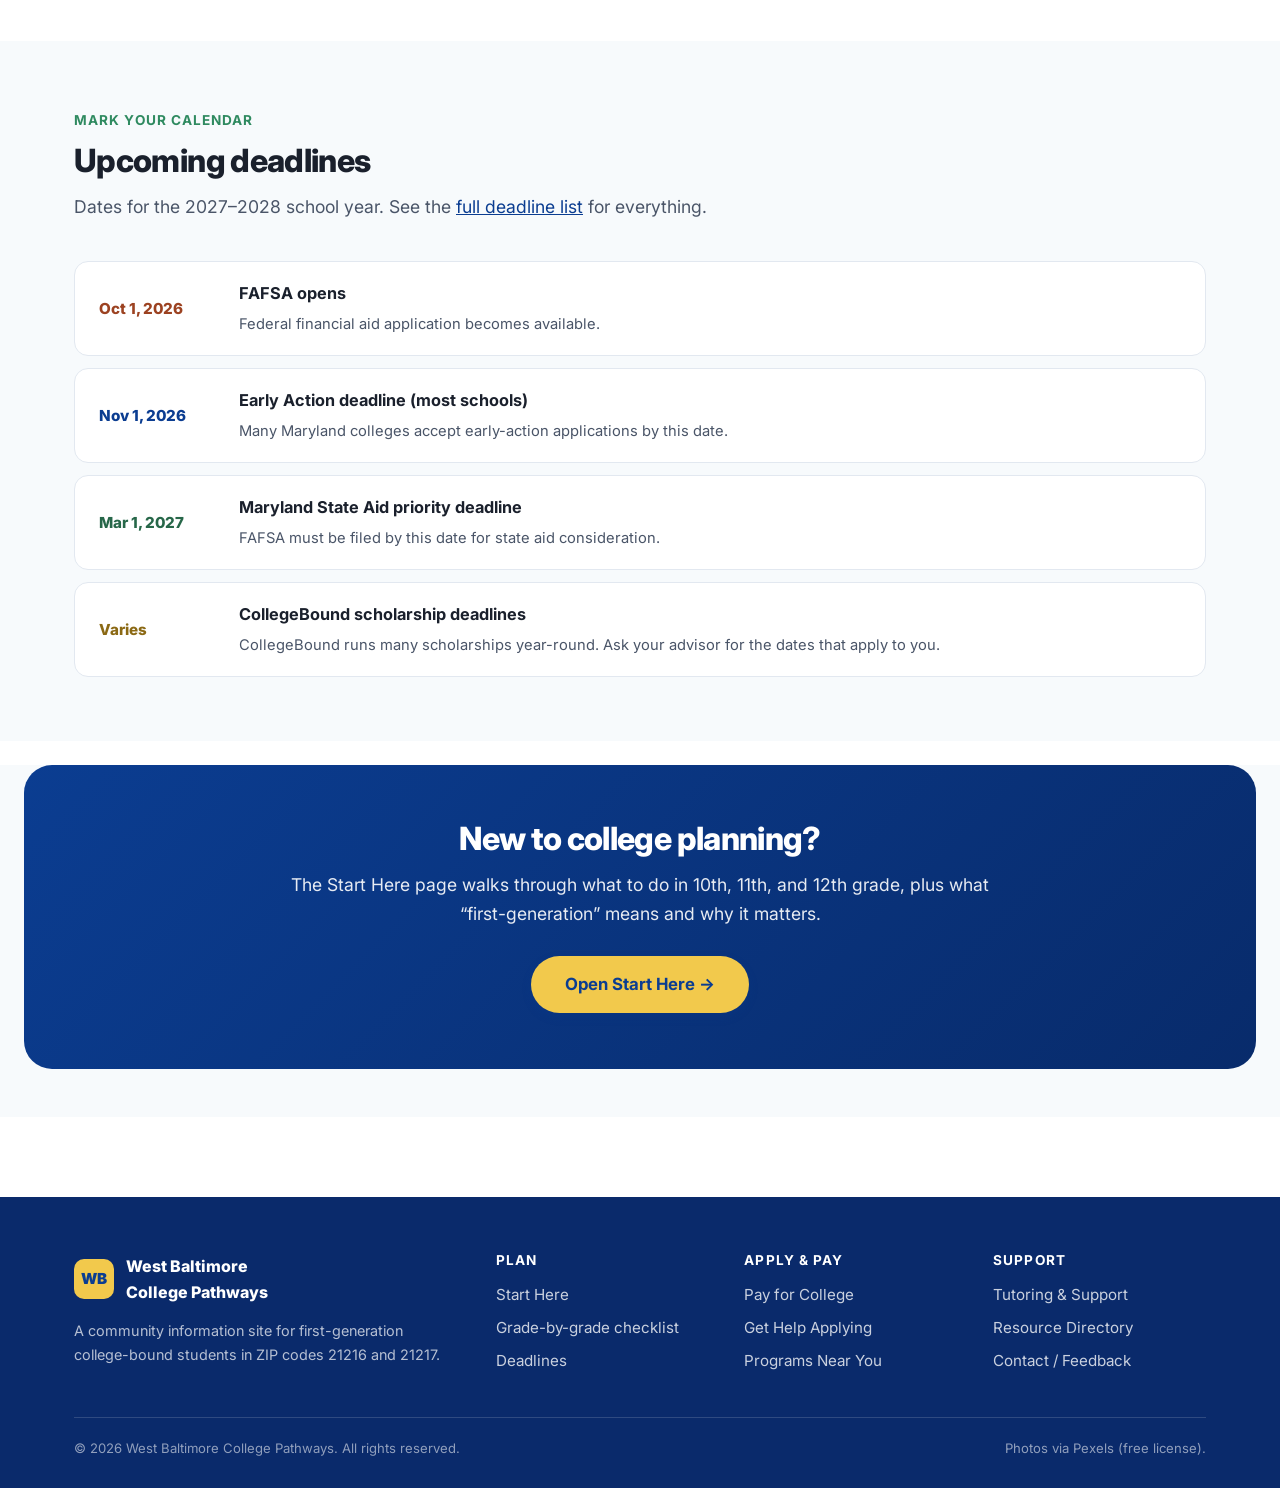
==== commit f38e089a: "Add files via upload" ====
--- a/index.html
+++ b/index.html
@@ -1,313 +1,353 @@
 <!DOCTYPE html>
 <html lang="en">
 <head>
-<title>Brendon Webster | Digital Designer</title>
-<meta charset="utf-8">
-<meta name="viewport" content="width=device-width, initial-scale=1">
-<style>
-* {
-  box-sizing: border-box;
-}
-
-body {
-  margin: 0;
-  font-family: Arial, Helvetica, sans-serif;
-  color: #1a1a1a;
-  line-height: 1.6;
-  background-color: #ffffff;
-}
-
-.header {
-  background-color: #272727;
-  padding: 25px 35px;
-  color: #ffffff;
-  border-bottom: 3px solid #c6a33b;
-  overflow: hidden;
-}
-
-.header img {
-  height: 70px;
-  float: left;
-  margin-right: 25px;
-}
-
-.header h1 {
-  margin: 8px 0 0 0;
-  font-size: 28px;
-  letter-spacing: 1px;
-}
-
-.header p {
-  margin: 4px 0 0 0;
-  font-size: 13px;
-  color: #c6a33b;
-  letter-spacing: 2px;
-  text-transform: uppercase;
-}
-
-.topnav {
-  overflow: hidden;
-  background-color: #ffffff;
-  border-bottom: 1px solid #e5e5e5;
-}
-
-.topnav a {
-  float: left;
-  display: block;
-  color: #1a1a1a;
-  text-align: center;
-  padding: 16px 22px;
-  text-decoration: none;
-  font-size: 14px;
-  letter-spacing: 1px;
-  text-transform: uppercase;
-  border-bottom: 3px solid transparent;
-}
-
-.topnav a:hover {
-  color: #c6a33b;
-  border-bottom: 3px solid #c6a33b;
-}
-
-.topnav a.active {
-  color: #272727;
-  border-bottom: 3px solid #c6a33b;
-  font-weight: bold;
-}
-
-.column.main h2 {
-  color: #272727;
-  text-transform: uppercase;
-  letter-spacing: 2px;
-  font-size: 20px;
-  border-bottom: 2px solid #c6a33b;
-  padding-bottom: 8px;
-  margin-top: 30px;
-}
-
-.column.main h3 {
-  color: #272727;
-  font-size: 16px;
-  margin-bottom: 4px;
-}
-
-.column.main ul {
-  list-style-type: square;
-}
-
-.column.main a {
-  color: #272727;
-  text-decoration: underline;
-}
-
-.column.main a:hover {
-  color: #c6a33b;
-}
-
-.feature-img {
-  width: 240px;
-  height: auto;
-  float: right;
-  margin: 0 0 15px 25px;
-}
-
-.quote {
-  background-color: #f4f4f4;
-  padding: 22px 26px;
-  border-left: 4px solid #c6a33b;
-  font-style: italic;
-  margin: 25px 0;
-  color: #333333;
-}
-
-.row::after {
-  content: "";
-  display: table;
-  clear: both;
-}
-
-.footer {
-  background-color: #272727;
-  padding: 25px 30px;
-  text-align: center;
-  color: #ffffff;
-  border-top: 3px solid #c6a33b;
-  margin-top: 40px;
-}
-
-.footer p {
-  margin: 4px 0;
-  font-size: 13px;
-  letter-spacing: 1px;
-}
-
-.footer a {
-  color: #c6a33b;
-  text-decoration: none;
-}
-
-.footer a:hover {
-  color: #ffffff;
-}
-
-.content-wrap {
-  min-height: calc(100vh - 312px);
-}
-
-.content-wrap::after {
-  content: "";
-  display: table;
-  clear: both;
-}
-
-.column {
-  float: left;
-  padding: 35px 35px;
-}
-
-.column.main {
-  width: 65%;
-  background-color: #ffffff;
-}
-
-.column.side {
-  width: 35%;
-  background-color: #272727;
-  color: #ffffff;
-}
-
-.column.side h3 {
-  color: #ffffff;
-  text-transform: uppercase;
-  letter-spacing: 2px;
-  border-bottom: 1px solid #c6a33b;
-  padding-bottom: 8px;
-  margin-top: 30px;
-  font-size: 15px;
-}
-
-.column.side ul {
-  list-style: none;
-  padding-left: 0;
-}
-
-.column.side li {
-  padding: 4px 0;
-}
-
-.column.side .chev {
-  color: #c6a33b;
-  font-weight: bold;
-  margin-right: 4px;
-}
-
-.column.side a {
-  color: #c6a33b;
-  text-decoration: none;
-}
-
-.column.side a:hover {
-  color: #ffffff;
-  text-decoration: underline;
-}
-
-@media screen and (max-width: 700px) {
-  .header img {
-    float: none;
-    display: block;
-    margin: 0 0 15px 0;
-  }
-  .topnav a {
-    float: none;
-    display: block;
-    text-align: left;
-  }
-  .feature-img {
-    float: none;
-    display: block;
-    margin: 0 auto 20px auto;
-  }
-}
-</style>
+  <meta charset="UTF-8">
+  <meta name="viewport" content="width=device-width, initial-scale=1.0">
+  <title>West Baltimore College Pathways — Find your next step after high school</title>
+  <meta name="description" content="A guide to college planning, financial aid, and academic support for first-generation high school students in West Baltimore. ZIP codes 21216 and 21217.">
+  <link rel="preconnect" href="https://fonts.googleapis.com">
+  <link rel="preconnect" href="https://fonts.gstatic.com" crossorigin>
+  <link href="https://fonts.googleapis.com/css2?family=Inter:wght@400;500;600;700;800;900&display=swap" rel="stylesheet">
+  <link rel="stylesheet" href="styles.css">
 </head>
 <body>
 
-<div class="header">
-  <img src="[data-uri]" alt="bwDESIGN logo">
-  <h1>Brendon Webster</h1>
-  <p>Digital Designer &middot; Baltimore, MD</p>
-</div>
-
-<div class="topnav">
-  <a class="active" href="index.html">Home</a>
-  <a href="about.html">About</a>
-  <a href="resume.html">Resume</a>
-  <a href="projects.html">Projects</a>
-  <a href="associations.html">Associations</a>
-</div>
-
-<div class="content-wrap">
-  <div class="row">
-    <div class="column main">
-  <h2>Welcome</h2>
-
-  <div class="row">
-    <p>I'm a digital designer based in Baltimore, MD. By day I design responsive landing pages, email campaigns, and digital ads at CMG Financial, a national mortgage company. Alongside that work, I'm pursuing my M.S. in Human-Computer Interaction &amp; User Experience at Drexel University.</p>
-    <p>This site brings together my coursework, professional experience, and the projects I'm most proud of. For in-depth UX case studies, my full design portfolio lives at <a href="https://view.genially.com/67c4938c6c8d6ddd1101e70b" target="_blank">genially.com/bwdesign</a>.</p>
-  </div>
-
-  <div class="quote">
-    <p>"Design is not just what it looks like and feels like. Design is how it works." &mdash; Steve Jobs</p>
-  </div>
-
-  <h2>Professional Philosophy</h2>
-  <p>Good design is invisible. When a landing page, mobile app, or course interface works well, people don't notice the layout choices, the typography, or the way the navigation steps out of their way &mdash; they just get what they came for and move on. That's the standard I hold my work to.</p>
-  <p>I believe in starting with the user, not the deliverable. Whether I'm building a mortgage marketing email that has to balance compliance language with clarity, or sketching a redesign of a graduate-school course platform, the question I keep asking is the same: <em>what does this person actually need to do, and what's getting in their way?</em> Research, iteration, and honest design QA are how I answer it.</p>
-
-  <h2>What You'll Find Here</h2>
-  <ul>
-    <li><a href="about.html">About</a> &mdash; my background and how I got into design</li>
-    <li><a href="resume.html">Resume</a> &mdash; education, experience, and tools</li>
-    <li><a href="projects.html">Projects</a> &mdash; graduate UX work and selected professional projects</li>
-    <li><a href="associations.html">Associations</a> &mdash; design and UX organizations I'm part of or following</li>
-  </ul>
-    </div>
-
-    <div class="column side">
-      <h3>Contact</h3>
-      <ul>
-        <li><span class="chev">&rsaquo;</span> Baltimore, MD</li>
-        <li><span class="chev">&rsaquo;</span> <a href="mailto:bdwebster123@gmail.com">bdwebster123@gmail.com</a></li>
-        <li><span class="chev">&rsaquo;</span> 443-943-2859</li>
-      </ul>
-
-      <h3>Find Me Online</h3>
-      <ul>
-        <li><span class="chev">&rsaquo;</span> <a href="https://www.linkedin.com/in/brendon-webster-0a97b1178/" target="_blank">LinkedIn</a></li>
-        <li><span class="chev">&rsaquo;</span> <a href="https://view.genially.com/67c4938c6c8d6ddd1101e70b" target="_blank">bwDESIGN portfolio</a></li>
-      </ul>
-
-      <h3>Currently</h3>
-      <ul>
-        <li><span class="chev">&rsaquo;</span> <strong>Digital Designer</strong> &middot; CMG Financial</li>
-        <li><span class="chev">&rsaquo;</span> <strong>M.S. HCI/UX</strong> &middot; Drexel University</li>
-      </ul>
-
-      <h3>Focus Areas</h3>
-      <ul>
-        <li><span class="chev">&rsaquo;</span> User-centered design</li>
-        <li><span class="chev">&rsaquo;</span> Wireframing &amp; prototyping</li>
-        <li><span class="chev">&rsaquo;</span> Usability research</li>
-        <li><span class="chev">&rsaquo;</span> Accessibility basics</li>
-        <li><span class="chev">&rsaquo;</span> Design QA</li>
+  <header class="site-header">
+    <div class="container">
+      <div class="nav">
+        <a class="nav-brand" href="index.html">
+          <span class="nav-brand-mark">WB</span>
+          <span>West Baltimore<br>College Pathways</span>
+        </a>
+        <button class="nav-toggle">
+          <span>☰</span> Menu
+        </button>
+      </div>
+      <ul class="nav-menu" id="primary-nav">
+        <li><a href="index.html" aria-current="page">Home</a></li>
+        <li><a href="start-here.html">Start Here</a></li>
+        <li><a href="pay-for-college.html">Pay for College</a></li>
+        <li><a href="get-help-applying.html">Get Help Applying</a></li>
+        <li><a href="programs.html">Programs</a></li>
+        <li><a href="tutoring.html">Tutoring</a></li>
+        <li><a href="deadlines.html">Deadlines</a></li>
+        <li><a href="resources.html">Resources</a></li>
+        <li><a href="contact.html">Contact</a></li>
       </ul>
     </div>
-  </div>
-</div>
-
-<div class="footer">
-  <p>&copy; 2026 Brendon Webster</p>
-</div>
-
+  </header>
+
+  <section class="hero">
+    <div class="container">
+      <div class="hero-grid">
+
+        <div class="hero-text">
+          <span class="hero-eyebrow"><span class="hero-dot"></span> For West Baltimore students</span>
+          <h1>Your next step after&nbsp;high school <span class="accent">starts here.</span></h1>
+          <p class="lede">College planning, financial aid, and tutoring &mdash; pulled together in one place for first-generation students in ZIP codes 21216 and 21217.</p>
+          <div class="hero-actions">
+            <a class="btn btn-primary btn-lg" href="start-here.html">Start Here &rarr;</a>
+            <a class="btn btn-outline btn-lg" href="pay-for-college.html">How to pay for college</a>
+          </div>
+          <div class="hero-meta">
+            <span class="hero-meta-item">
+              <svg width="18" height="18" viewBox="0 0 24 24" fill="none" stroke="currentColor" stroke-width="2.2" stroke-linecap="round" stroke-linejoin="round"><polyline points="20 6 9 17 4 12"/></svg>
+              Free programs near you
+            </span>
+            <span class="hero-meta-item">
+              <svg width="18" height="18" viewBox="0 0 24 24" fill="none" stroke="currentColor" stroke-width="2.2" stroke-linecap="round" stroke-linejoin="round"><polyline points="20 6 9 17 4 12"/></svg>
+              Grade-by-grade checklist
+            </span>
+            <span class="hero-meta-item">
+              <svg width="18" height="18" viewBox="0 0 24 24" fill="none" stroke="currentColor" stroke-width="2.2" stroke-linecap="round" stroke-linejoin="round"><polyline points="20 6 9 17 4 12"/></svg>
+              Built for mobile
+            </span>
+          </div>
+        </div>
+
+        <div class="hero-image">
+          <img src="https://images.pexels.com/photos/5940861/pexels-photo-5940861.jpeg?auto=compress&cs=tinysrgb&w=900&h=1125&fit=crop"
+               alt="A young Black student in a library, smiling confidently with arms crossed, surrounded by bookshelves." />
+          <div class="hero-badge">
+            <div class="hero-badge-icon">
+              <svg width="22" height="22" viewBox="0 0 24 24" fill="none" stroke="currentColor" stroke-width="2.2" stroke-linecap="round" stroke-linejoin="round"><path d="M22 10v6M2 10l10-5 10 5-10 5z"/><path d="M6 12v5c0 1 4 3 6 3s6-2 6-3v-5"/></svg>
+            </div>
+            <div class="hero-badge-text">
+              <strong>You belong here.</strong>
+              <span>First-gen students welcome.</span>
+            </div>
+          </div>
+        </div>
+
+      </div>
+    </div>
+  </section>
+
+  <main id="main">
+
+    <!-- Stats strip -->
+    <section class="stats">
+      <div class="container">
+        <div class="stats-grid">
+          <div class="stat">
+            <div class="stat-number">21,927</div>
+            <div class="stat-label">Baltimore City high school students<sup>1</sup></div>
+          </div>
+          <div class="stat">
+            <div class="stat-number">11,470</div>
+            <div class="stat-label">CollegeBound advising sessions last&nbsp;year<sup>2</sup></div>
+          </div>
+          <div class="stat">
+            <div class="stat-number">925</div>
+            <div class="stat-label">FAFSA completions in 2024&ndash;2025<sup>2</sup></div>
+          </div>
+          <div class="stat">
+            <div class="stat-number">3</div>
+            <div class="stat-label">Free programs supporting Baltimore&nbsp;students</div>
+          </div>
+        </div>
+      </div>
+    </section>
+
+    <!-- Topic cards -->
+    <section class="section">
+      <div class="container">
+        <div class="section-header">
+          <span class="eyebrow">Where do you want to start?</span>
+          <h2>Pick a topic. We&rsquo;ll do the rest.</h2>
+          <p>Each section keeps things short and points to real programs in Baltimore that can&nbsp;help.</p>
+        </div>
+
+        <div class="topic-grid">
+
+          <a class="topic-card is-blue" href="pay-for-college.html">
+            <div class="topic-icon">
+              <svg width="28" height="28" viewBox="0 0 24 24" fill="none" stroke="currentColor" stroke-width="2.2" stroke-linecap="round" stroke-linejoin="round"><line x1="12" y1="1" x2="12" y2="23"/><path d="M17 5H9.5a3.5 3.5 0 0 0 0 7h5a3.5 3.5 0 0 1 0 7H6"/></svg>
+            </div>
+            <h3>Pay for College</h3>
+            <p>FAFSA, scholarships, and tuition-free options for Baltimore students.</p>
+            <span class="topic-card-arrow">Learn how &rarr;</span>
+          </a>
+
+          <a class="topic-card is-green" href="get-help-applying.html">
+            <div class="topic-icon">
+              <svg width="28" height="28" viewBox="0 0 24 24" fill="none" stroke="currentColor" stroke-width="2.2" stroke-linecap="round" stroke-linejoin="round"><path d="M14 2H6a2 2 0 0 0-2 2v16a2 2 0 0 0 2 2h12a2 2 0 0 0 2-2V8z"/><polyline points="14 2 14 8 20 8"/><line x1="9" y1="13" x2="15" y2="13"/><line x1="9" y1="17" x2="15" y2="17"/></svg>
+            </div>
+            <h3>Get Help Applying</h3>
+            <p>Applications, personal essays, and recommendation letters.</p>
+            <span class="topic-card-arrow">Get started &rarr;</span>
+          </a>
+
+          <a class="topic-card is-blue" href="programs.html">
+            <div class="topic-icon">
+              <svg width="28" height="28" viewBox="0 0 24 24" fill="none" stroke="currentColor" stroke-width="2.2" stroke-linecap="round" stroke-linejoin="round"><path d="M22 10v6M2 10l10-5 10 5-10 5z"/><path d="M6 12v5c0 1 4 3 6 3s6-2 6-3v-5"/></svg>
+            </div>
+            <h3>Programs Near You</h3>
+            <p>CollegeBound, Maryland Ascent, and BCCC Mayor&rsquo;s Scholars.</p>
+            <span class="topic-card-arrow">See programs &rarr;</span>
+          </a>
+
+          <a class="topic-card is-gold" href="tutoring.html">
+            <div class="topic-icon">
+              <svg width="28" height="28" viewBox="0 0 24 24" fill="none" stroke="currentColor" stroke-width="2.2" stroke-linecap="round" stroke-linejoin="round"><path d="M4 19.5A2.5 2.5 0 0 1 6.5 17H20"/><path d="M6.5 2H20v20H6.5A2.5 2.5 0 0 1 4 19.5v-15A2.5 2.5 0 0 1 6.5 2z"/></svg>
+            </div>
+            <h3>Tutoring &amp; Support</h3>
+            <p>Homework help, SAT/ACT prep, and study skills that work.</p>
+            <span class="topic-card-arrow">Find help &rarr;</span>
+          </a>
+
+          <a class="topic-card is-orange" href="deadlines.html">
+            <div class="topic-icon">
+              <svg width="28" height="28" viewBox="0 0 24 24" fill="none" stroke="currentColor" stroke-width="2.2" stroke-linecap="round" stroke-linejoin="round"><rect x="3" y="4" width="18" height="18" rx="2" ry="2"/><line x1="16" y1="2" x2="16" y2="6"/><line x1="8" y1="2" x2="8" y2="6"/><line x1="3" y1="10" x2="21" y2="10"/></svg>
+            </div>
+            <h3>Deadlines</h3>
+            <p>Important dates for FAFSA, applications, and Baltimore programs.</p>
+            <span class="topic-card-arrow">See dates &rarr;</span>
+          </a>
+
+          <a class="topic-card is-green" href="resources.html">
+            <div class="topic-icon">
+              <svg width="28" height="28" viewBox="0 0 24 24" fill="none" stroke="currentColor" stroke-width="2.2" stroke-linecap="round" stroke-linejoin="round"><circle cx="12" cy="12" r="10"/><line x1="2" y1="12" x2="22" y2="12"/><path d="M12 2a15.3 15.3 0 0 1 4 10 15.3 15.3 0 0 1-4 10 15.3 15.3 0 0 1-4-10 15.3 15.3 0 0 1 4-10z"/></svg>
+            </div>
+            <h3>Resource Directory</h3>
+            <p>Local organizations, school counselors, and family supports.</p>
+            <span class="topic-card-arrow">Browse all &rarr;</span>
+          </a>
+
+        </div>
+      </div>
+    </section>
+
+    <!-- Feature row: photo + text -->
+    <section class="section section-tinted">
+      <div class="container">
+        <div class="feature-row">
+
+          <div class="feature-image">
+            <img src="https://images.pexels.com/photos/6929183/pexels-photo-6929183.jpeg?auto=compress&cs=tinysrgb&w=1000&h=800&fit=crop"
+                 alt="A Black tutor and student working together at a desk with books and notebooks open, having a discussion." />
+          </div>
+
+          <div class="feature-text">
+            <span class="eyebrow">Built for first-gen students</span>
+            <h2>You don&rsquo;t have to figure this out&nbsp;alone.</h2>
+            <p>If you&rsquo;re the first in your family to go to college, the application process can feel like everyone else knows something you don&rsquo;t. They don&rsquo;t. This site collects the steps, programs, and deadlines into plain language so you can move forward with confidence.</p>
+            <p>Baltimore already has people ready to help. We point you to them.</p>
+            <p style="margin-top: 20px;">
+              <a class="btn btn-accent" href="start-here.html">Start Here &rarr;</a>
+            </p>
+          </div>
+
+        </div>
+      </div>
+    </section>
+
+    <!-- Featured programs with photos -->
+    <section class="section">
+      <div class="container">
+        <div class="section-header is-left">
+          <span class="eyebrow">Programs near you</span>
+          <h2>Three free programs that already help Baltimore students.</h2>
+          <p>Apply early &mdash; some have limited spots, and the people who run them know exactly how to support first-generation students.</p>
+        </div>
+
+        <div class="program-grid">
+
+          <article class="program-card">
+            <img class="program-photo" 
+                 src="https://images.pexels.com/photos/5940858/pexels-photo-5940858.jpeg?auto=compress&cs=tinysrgb&w=800&h=600&fit=crop" 
+                 alt="A confident young Black male student in glasses smiling in a library.">
+            <div class="program-body">
+              <span class="program-tag">College advising</span>
+              <h3>CollegeBound Foundation</h3>
+              <p>One-on-one advising, FAFSA help, and scholarships for Baltimore City Public Schools students. Advisors are in most BCPSS high schools.</p>
+              <a class="program-link" href="programs.html#collegebound">Learn more &rarr;</a>
+            </div>
+          </article>
+
+          <article class="program-card">
+            <img class="program-photo" 
+                 src="https://images.pexels.com/photos/5940840/pexels-photo-5940840.jpeg?auto=compress&cs=tinysrgb&w=800&h=600&fit=crop" 
+                 alt="A young Black student in glasses sitting at a desk with papers and a smartphone, working on schoolwork.">
+            <div class="program-body">
+              <span class="program-tag">Pre-college program</span>
+              <h3>Maryland Ascent Program</h3>
+              <p>The University of Maryland&rsquo;s program for first-generation juniors and seniors. Workshops, campus visits, and admissions support.</p>
+              <a class="program-link" href="programs.html#maryland-ascent">Learn more &rarr;</a>
+            </div>
+          </article>
+
+          <article class="program-card">
+            <img class="program-photo" 
+                 src="https://images.pexels.com/photos/6684506/pexels-photo-6684506.jpeg?auto=compress&cs=tinysrgb&w=800&h=600&fit=crop" 
+                 alt="A diverse group of students studying together at a library table with books and laptops.">
+            <div class="program-body">
+              <span class="program-tag">Tuition-free college</span>
+              <h3>BCCC Mayor&rsquo;s Scholars</h3>
+              <p>Tuition-free associate degree at Baltimore City Community College for eligible Baltimore high school graduates.</p>
+              <a class="program-link" href="programs.html#mayors-scholars">Learn more &rarr;</a>
+            </div>
+          </article>
+
+        </div>
+      </div>
+    </section>
+
+    <!-- Upcoming deadlines -->
+    <section class="section section-tinted">
+      <div class="container">
+        <div class="section-header is-left">
+          <span class="eyebrow">Mark your calendar</span>
+          <h2>Upcoming deadlines</h2>
+          <p>Dates for the 2027&ndash;2028 school year. See the <a href="deadlines.html">full deadline list</a> for everything.</p>
+        </div>
+
+        <ul class="deadline-list">
+          <li class="deadline-item is-orange">
+            <div class="deadline-date">Oct 1, 2026</div>
+            <div class="deadline-body">
+              <strong>FAFSA opens</strong>
+              <span>Federal financial aid application becomes available.</span>
+            </div>
+          </li>
+          <li class="deadline-item is-blue">
+            <div class="deadline-date">Nov 1, 2026</div>
+            <div class="deadline-body">
+              <strong>Early Action deadline (most schools)</strong>
+              <span>Many Maryland colleges accept early-action applications by this date.</span>
+            </div>
+          </li>
+          <li class="deadline-item is-green">
+            <div class="deadline-date">Mar 1, 2027</div>
+            <div class="deadline-body">
+              <strong>Maryland State Aid priority deadline</strong>
+              <span>FAFSA must be filed by this date for state aid consideration.</span>
+            </div>
+          </li>
+          <li class="deadline-item is-gold">
+            <div class="deadline-date">Varies</div>
+            <div class="deadline-body">
+              <strong>CollegeBound scholarship deadlines</strong>
+              <span>CollegeBound runs many scholarships year-round. Ask your advisor for the dates that apply to you.</span>
+            </div>
+          </li>
+        </ul>
+      </div>
+    </section>
+
+    <!-- CTA band -->
+    <section style="background: var(--color-bg-alt); padding-bottom: 24px;">
+      <div class="cta-band">
+        <h2>New to college planning?</h2>
+        <p>The Start Here page walks through what to do in 10th, 11th, and 12th grade, plus what &ldquo;<span style="white-space: nowrap;">first-generation</span>&rdquo; means and why it matters.</p>
+        <a class="btn btn-primary btn-lg" href="start-here.html">Open Start Here &rarr;</a>
+      </div>
+    </section>
+
+  </main>
+
+  <footer class="site-footer">
+    <div class="container">
+      <div class="footer-grid">
+        <div class="footer-col-brand">
+          <div class="footer-brand">
+            <span class="nav-brand-mark">WB</span>
+            West Baltimore<br>College Pathways
+          </div>
+          <p style="margin:0; color: rgba(255,255,255,0.7); font-size: 0.9rem;">A community information site for first-generation college-bound students in ZIP codes 21216 and 21217.</p>
+        </div>
+        <div class="footer-col">
+          <h4>Plan</h4>
+          <ul>
+            <li><a href="start-here.html">Start Here</a></li>
+            <li><a href="grade-checklist.html">Grade-by-grade checklist</a></li>
+            <li><a href="deadlines.html">Deadlines</a></li>
+          </ul>
+        </div>
+        <div class="footer-col">
+          <h4>Apply &amp; pay</h4>
+          <ul>
+            <li><a href="pay-for-college.html">Pay for College</a></li>
+            <li><a href="get-help-applying.html">Get Help Applying</a></li>
+            <li><a href="programs.html">Programs Near You</a></li>
+          </ul>
+        </div>
+        <div class="footer-col">
+          <h4>Support</h4>
+          <ul>
+            <li><a href="tutoring.html">Tutoring &amp; Support</a></li>
+            <li><a href="resources.html">Resource Directory</a></li>
+            <li><a href="contact.html">Contact / Feedback</a></li>
+          </ul>
+        </div>
+      </div>
+      <div class="footer-bottom">
+        <span>&copy; 2026 West Baltimore College Pathways. All rights reserved.</span>
+        <span>Photos via Pexels (free license).</span>
+      </div>
+    </div>
+  </footer>
+
+  <script src="script.js"></script>
 </body>
 </html>
--- a/styles.css
+++ b/styles.css
@@ -0,0 +1,1146 @@
+/* =========================================================
+   West Baltimore College Pathways — Stylesheet
+   INFO 552, Spring 2026 | Teachable-inspired layout
+   HTML5 + CSS custom properties + flexbox (no frameworks)
+   ========================================================= */
+
+/* ----- Design tokens (CSS custom properties) ----- */
+:root {
+  /* Color palette from proposal */
+  --color-blue: #0B3D91;
+  --color-blue-dark: #082B6B;
+  --color-blue-soft: #EEF2FC;
+  --color-gold: #F2C94C;
+  --color-gold-soft: #FEF6D8;
+  --color-green: #276749;
+  --color-green-mid: #2F8A60;
+  --color-green-soft: #E6F4ED;
+  --color-orange: #9C4221;
+  --color-orange-soft: #FDEDE3;
+
+  /* Neutrals */
+  --color-bg: #FFFFFF;
+  --color-bg-alt: #F7FAFC;
+  --color-text: #1A202C;
+  --color-text-muted: #4A5568;
+  --color-text-light: #718096;
+  --color-border: #E2E8F0;
+  --color-border-strong: #CBD5E0;
+
+  /* Border radius */
+  --radius-sm: 8px;
+  --radius-md: 14px;
+  --radius-lg: 20px;
+  --radius-xl: 28px;
+  --radius-pill: 999px;
+
+  /* Box shadows */
+  --shadow-md: 0 4px 12px rgba(15, 23, 42, 0.08);
+  --shadow-lg: 0 12px 28px rgba(15, 23, 42, 0.12);
+}
+
+/* ----- Reset ----- */
+* { box-sizing: border-box; }
+
+html { scroll-behavior: smooth; }
+
+body {
+  margin: 0;
+  font-family: 'Inter', Arial, sans-serif;
+  font-size: 17px;
+  line-height: 1.65;
+  color: var(--color-text);
+  background: var(--color-bg);
+}
+
+img {
+  max-width: 100%;
+  display: block;
+}
+
+a {
+  color: var(--color-blue);
+  text-decoration: underline;
+}
+
+a:hover { color: var(--color-blue-dark); }
+
+h1, h2, h3, h4 {
+  color: var(--color-text);
+  line-height: 1.15;
+  margin: 0 0 0.5em 0;
+  font-weight: 800;
+  letter-spacing: -0.02em;
+}
+
+h1 { font-size: 2.5rem; }
+h2 { font-size: 2rem; }
+h3 { font-size: 1.35rem; }
+h4 { font-size: 1.1rem; }
+
+p { margin: 0 0 1em 0; }
+
+/* Focus styles */
+a:focus,
+button:focus,
+input:focus,
+select:focus,
+textarea:focus {
+  outline: 3px solid var(--color-gold);
+  outline-offset: 2px;
+}
+
+/* ----- Container ----- */
+.container {
+  width: 100%;
+  max-width: 1180px;
+  margin: 0 auto;
+  padding: 0 24px;
+}
+
+.container-narrow {
+  max-width: 820px;
+  margin: 0 auto;
+  padding: 0 24px;
+}
+
+/* ----- Site header ----- */
+.site-header {
+  background: #fff;
+  border-bottom: 1px solid var(--color-border);
+  position: sticky;
+  top: 0;
+  z-index: 100;
+}
+
+.nav {
+  display: flex;
+  align-items: center;
+  justify-content: space-between;
+  padding: 18px 0;
+  gap: 16px;
+}
+
+.nav-brand {
+  display: flex;
+  align-items: center;
+  gap: 12px;
+  color: var(--color-text);
+  text-decoration: none;
+  font-weight: 800;
+  font-size: 1rem;
+  line-height: 1.2;
+  letter-spacing: -0.01em;
+  flex-shrink: 0;
+}
+
+.nav-brand:hover { color: var(--color-blue); }
+
+.nav-brand-mark {
+  width: 40px;
+  height: 40px;
+  border-radius: 10px;
+  background: var(--color-blue);
+  color: #fff;
+  display: flex;
+  align-items: center;
+  justify-content: center;
+  font-weight: 900;
+  font-size: 0.95rem;
+  letter-spacing: 0.02em;
+  flex-shrink: 0;
+}
+
+.nav-toggle {
+  background: var(--color-blue-soft);
+  border: 0;
+  color: var(--color-blue);
+  padding: 10px 14px;
+  border-radius: var(--radius-pill);
+  font-size: 0.9rem;
+  font-weight: 600;
+  cursor: pointer;
+  font-family: inherit;
+  display: inline-flex;
+  align-items: center;
+  gap: 8px;
+}
+
+.nav-toggle:hover { background: #DCE5F7; }
+
+.nav-menu {
+  list-style: none;
+  margin: 0;
+  padding: 0;
+  display: none;
+  flex-direction: column;
+  gap: 2px;
+  padding-bottom: 12px;
+}
+
+.nav-menu.is-open { display: flex; }
+
+.nav-menu li a {
+  display: block;
+  padding: 10px 14px;
+  color: var(--color-text);
+  text-decoration: none;
+  border-radius: var(--radius-sm);
+  font-weight: 500;
+  font-size: 0.95rem;
+}
+
+.nav-menu li a:hover {
+  background: var(--color-bg-alt);
+  color: var(--color-blue);
+}
+
+.nav-menu li a[aria-current="page"] {
+  color: var(--color-blue);
+  font-weight: 700;
+  background: var(--color-blue-soft);
+}
+
+@media (min-width: 920px) {
+  .nav-toggle { display: none; }
+  .nav-menu {
+    display: flex;
+    flex-direction: row;
+    gap: 4px;
+    padding-bottom: 0;
+    flex-wrap: wrap;
+    justify-content: flex-end;
+    align-items: center;
+  }
+  .nav-menu li a {
+    padding: 8px 12px;
+    font-size: 0.92rem;
+  }
+}
+
+/* ----- Buttons ----- */
+.btn {
+  display: inline-flex;
+  align-items: center;
+  justify-content: center;
+  gap: 8px;
+  padding: 14px 26px;
+  border-radius: var(--radius-pill);
+  font-weight: 700;
+  font-size: 1rem;
+  text-decoration: none;
+  border: 2px solid transparent;
+  cursor: pointer;
+  font-family: inherit;
+  line-height: 1;
+  transition: transform 0.05s ease, background-color 0.15s ease, box-shadow 0.15s ease;
+  white-space: nowrap;
+}
+
+.btn:active { transform: translateY(1px); }
+
+.btn-primary {
+  background: var(--color-blue);
+  color: #fff;
+  box-shadow: 0 4px 10px rgba(11,61,145,0.2);
+}
+.btn-primary:hover {
+  background: var(--color-blue-dark);
+  color: #fff;
+}
+
+.btn-accent {
+  background: var(--color-green-mid);
+  color: #fff;
+  box-shadow: 0 4px 10px rgba(39,103,73,0.2);
+}
+.btn-accent:hover {
+  background: var(--color-green);
+  color: #fff;
+}
+
+.btn-outline {
+  background: transparent;
+  color: var(--color-blue);
+  border-color: var(--color-blue);
+}
+.btn-outline:hover {
+  background: var(--color-blue);
+  color: #fff;
+}
+
+.btn-ghost {
+  background: transparent;
+  color: var(--color-text);
+  border: 0;
+  padding: 14px 0;
+  text-decoration: underline;
+  text-underline-offset: 4px;
+}
+.btn-ghost:hover { color: var(--color-blue); }
+
+.btn-lg { padding: 18px 32px; font-size: 1.05rem; }
+
+/* ----- Hero (homepage) — two-column, photo right ----- */
+.hero {
+  background: var(--color-bg);
+  padding: 56px 0 64px;
+  position: relative;
+  overflow: hidden;
+}
+
+.hero-grid {
+  display: flex;
+  flex-direction: column;
+  gap: 40px;
+  align-items: center;
+}
+
+.hero-text { flex: 1 1 0; max-width: 600px; }
+
+.hero-eyebrow {
+  display: inline-flex;
+  align-items: center;
+  gap: 8px;
+  background: var(--color-green-soft);
+  color: var(--color-green);
+  font-weight: 700;
+  font-size: 0.85rem;
+  text-transform: uppercase;
+  letter-spacing: 0.06em;
+  padding: 6px 14px;
+  border-radius: var(--radius-pill);
+  margin-bottom: 22px;
+}
+
+.hero-dot {
+  width: 8px;
+  height: 8px;
+  border-radius: 50%;
+  background: var(--color-green-mid);
+  display: inline-block;
+}
+
+.hero h1 {
+  font-size: 2.6rem;
+  line-height: 1.1;
+  margin-bottom: 18px;
+  letter-spacing: -0.025em;
+}
+
+.hero h1 .accent {
+  color: var(--color-green);
+  position: relative;
+  white-space: nowrap;
+}
+
+.hero p.lede {
+  font-size: 1.2rem;
+  color: var(--color-text-muted);
+  margin-bottom: 32px;
+  max-width: 540px;
+}
+
+.hero-actions {
+  display: flex;
+  flex-wrap: wrap;
+  gap: 12px;
+  margin-bottom: 28px;
+}
+
+.hero-meta {
+  display: flex;
+  flex-wrap: wrap;
+  gap: 20px;
+  font-size: 0.9rem;
+  color: var(--color-text-muted);
+}
+
+.hero-meta-item {
+  display: inline-flex;
+  align-items: center;
+  gap: 8px;
+}
+
+.hero-meta-item svg { flex-shrink: 0; }
+
+.hero-image {
+  flex: 1 1 0;
+  max-width: 540px;
+  position: relative;
+}
+
+.hero-image img {
+  width: 100%;
+  height: auto;
+  border-radius: var(--radius-xl);
+  aspect-ratio: 4 / 5;
+  object-fit: cover;
+  box-shadow: var(--shadow-lg);
+  background: linear-gradient(135deg, var(--color-blue-soft), var(--color-green-soft));
+}
+
+.hero-badge {
+  position: absolute;
+  bottom: 24px;
+  left: 24px;
+  background: #fff;
+  border-radius: var(--radius-md);
+  padding: 14px 18px;
+  box-shadow: var(--shadow-md);
+  display: flex;
+  align-items: center;
+  gap: 12px;
+  max-width: 80%;
+}
+
+.hero-badge-icon {
+  width: 38px;
+  height: 38px;
+  border-radius: 10px;
+  background: var(--color-green-soft);
+  color: var(--color-green);
+  display: flex;
+  align-items: center;
+  justify-content: center;
+  flex-shrink: 0;
+}
+
+.hero-badge-text strong { display: block; font-size: 0.95rem; }
+.hero-badge-text span { font-size: 0.8rem; color: var(--color-text-muted); }
+
+@media (min-width: 880px) {
+  .hero { padding: 80px 0 96px; }
+  .hero-grid { flex-direction: row; gap: 56px; }
+  .hero h1 { font-size: 3.5rem; }
+}
+
+/* ----- Stats strip ----- */
+.stats {
+  background: var(--color-blue);
+  color: #fff;
+  padding: 36px 0;
+}
+
+.stats-grid {
+  display: flex;
+  flex-wrap: wrap;
+  gap: 24px;
+  justify-content: space-between;
+}
+
+.stat {
+  flex: 1 1 0;
+  min-width: 180px;
+  text-align: center;
+}
+
+.stat-number {
+  font-size: 2.25rem;
+  font-weight: 900;
+  line-height: 1.1;
+  color: var(--color-gold);
+  letter-spacing: -0.02em;
+}
+
+.stat-label {
+  font-size: 0.85rem;
+  margin-top: 4px;
+  color: rgba(255,255,255,0.85);
+  line-height: 1.35;
+}
+
+/* ----- Page header (interior pages) ----- */
+.page-header {
+  background: var(--color-bg-alt);
+  padding: 56px 0 48px;
+  border-bottom: 1px solid var(--color-border);
+}
+.page-header .breadcrumbs {
+  font-size: 0.9rem;
+  color: var(--color-text-muted);
+  margin-bottom: 14px;
+}
+.page-header .breadcrumbs a {
+  color: var(--color-text-muted);
+}
+.page-header .breadcrumbs a:hover {
+  color: var(--color-blue);
+}
+.page-header h1 {
+  font-size: 2.5rem;
+  margin-bottom: 12px;
+}
+.page-header p.lede {
+  color: var(--color-text-muted);
+  font-size: 1.15rem;
+  margin: 0;
+}
+
+@media (min-width: 700px) {
+  .page-header { padding: 72px 0 56px; }
+  .page-header h1 { font-size: 3rem; }
+}
+
+/* ----- Sections ----- */
+.section {
+  padding: 64px 0;
+}
+
+.section-tinted { background: var(--color-bg-alt); }
+
+.section-header {
+  text-align: center;
+  margin-bottom: 40px;
+  max-width: 900px;
+  margin-left: auto;
+  margin-right: auto;
+}
+
+.section-header.is-left {
+  text-align: left;
+  margin-left: 0;
+  margin-right: 0;
+  max-width: none;
+}
+
+.section-header .eyebrow {
+  display: inline-block;
+  font-size: 0.85rem;
+  font-weight: 700;
+  text-transform: uppercase;
+  letter-spacing: 0.08em;
+  color: var(--color-green-mid);
+  margin-bottom: 12px;
+}
+
+.section-header h2 {
+  font-size: 2rem;
+  letter-spacing: -0.02em;
+  margin-bottom: 12px;
+}
+
+.section-header p {
+  font-size: 1.1rem;
+  color: var(--color-text-muted);
+  margin: 0;
+}
+
+/* ----- Topic cards (homepage) — Teachable-style with images/colors ----- */
+.topic-grid {
+  display: flex;
+  flex-wrap: wrap;
+  gap: 20px;
+}
+
+.topic-card {
+  flex: 1 1 280px;
+  background: var(--color-bg);
+  border: 1.5px solid var(--color-border);
+  border-radius: var(--radius-lg);
+  padding: 28px;
+  text-decoration: none;
+  color: var(--color-text);
+  display: flex;
+  flex-direction: column;
+  gap: 12px;
+  transition: transform 0.15s ease, box-shadow 0.15s ease, border-color 0.15s ease;
+  position: relative;
+}
+
+.topic-card:hover {
+  transform: translateY(-3px);
+  box-shadow: var(--shadow-md);
+  border-color: var(--color-blue);
+  color: var(--color-text);
+}
+
+.topic-card .topic-icon {
+  width: 56px;
+  height: 56px;
+  border-radius: 14px;
+  display: flex;
+  align-items: center;
+  justify-content: center;
+  margin-bottom: 4px;
+}
+
+.topic-card.is-blue   .topic-icon { background: var(--color-blue-soft);   color: var(--color-blue); }
+.topic-card.is-green  .topic-icon { background: var(--color-green-soft);  color: var(--color-green); }
+.topic-card.is-orange .topic-icon { background: var(--color-orange-soft); color: var(--color-orange); }
+.topic-card.is-gold   .topic-icon { background: var(--color-gold-soft);   color: #8B6914; }
+
+.topic-card h3 {
+  font-size: 1.2rem;
+  margin: 0;
+}
+
+.topic-card p {
+  margin: 0;
+  color: var(--color-text-muted);
+  font-size: 0.95rem;
+  flex-grow: 1;
+}
+
+.topic-card-arrow {
+  color: var(--color-blue);
+  font-weight: 700;
+  font-size: 0.95rem;
+  display: inline-flex;
+  align-items: center;
+  gap: 6px;
+  margin-top: 4px;
+}
+
+.topic-card:hover .topic-card-arrow {
+  gap: 10px;
+}
+
+/* ----- Program cards with photos ----- */
+.program-grid {
+  display: flex;
+  flex-wrap: wrap;
+  gap: 24px;
+}
+
+.program-card {
+  flex: 1 1 300px;
+  background: var(--color-bg);
+  border: 1.5px solid var(--color-border);
+  border-radius: var(--radius-lg);
+  overflow: hidden;
+  display: flex;
+  flex-direction: column;
+  transition: transform 0.15s ease, box-shadow 0.15s ease;
+}
+
+.program-card:hover {
+  transform: translateY(-3px);
+  box-shadow: var(--shadow-md);
+}
+
+.program-card .program-photo {
+  width: 100%;
+  height: 200px;
+  object-fit: cover;
+  background: linear-gradient(135deg, var(--color-blue-soft), var(--color-green-soft));
+}
+
+.program-card .program-body {
+  padding: 24px;
+  display: flex;
+  flex-direction: column;
+  gap: 8px;
+  flex-grow: 1;
+}
+
+.program-card .program-tag {
+  font-size: 0.78rem;
+  font-weight: 700;
+  text-transform: uppercase;
+  letter-spacing: 0.06em;
+  color: var(--color-green-mid);
+  margin-bottom: 2px;
+}
+
+.program-card h3 {
+  font-size: 1.25rem;
+  margin: 0 0 6px 0;
+}
+
+.program-card p {
+  margin: 0;
+  color: var(--color-text-muted);
+  font-size: 0.95rem;
+  flex-grow: 1;
+}
+
+.program-card .program-link {
+  margin-top: 12px;
+  font-weight: 700;
+  color: var(--color-blue);
+  text-decoration: none;
+  display: inline-flex;
+  align-items: center;
+  gap: 6px;
+}
+
+.program-card .program-link:hover { gap: 10px; }
+
+/* ----- Photo-feature row (image left, text right) ----- */
+.feature-row {
+  display: flex;
+  flex-direction: column;
+  gap: 40px;
+  align-items: center;
+}
+
+.feature-row.is-reverse { flex-direction: column; }
+
+.feature-row .feature-image,
+.feature-row .feature-text {
+  flex: 1 1 0;
+}
+
+.feature-row .feature-image img {
+  width: 100%;
+  border-radius: var(--radius-xl);
+  aspect-ratio: 5 / 4;
+  object-fit: cover;
+  box-shadow: var(--shadow-md);
+  background: linear-gradient(135deg, var(--color-blue-soft), var(--color-green-soft));
+}
+
+.feature-row .feature-text .eyebrow {
+  display: inline-block;
+  font-size: 0.85rem;
+  font-weight: 700;
+  text-transform: uppercase;
+  letter-spacing: 0.06em;
+  color: var(--color-green-mid);
+  margin-bottom: 12px;
+}
+
+.feature-row .feature-text h2 {
+  font-size: 2rem;
+  margin-bottom: 16px;
+  letter-spacing: -0.02em;
+}
+
+.feature-row .feature-text p {
+  color: var(--color-text-muted);
+  font-size: 1.05rem;
+}
+
+@media (min-width: 880px) {
+  .feature-row { flex-direction: row; gap: 64px; }
+  .feature-row.is-reverse { flex-direction: row-reverse; }
+}
+
+/* ----- Deadline list ----- */
+.deadline-list {
+  list-style: none;
+  padding: 0;
+  margin: 0;
+  display: flex;
+  flex-direction: column;
+  gap: 12px;
+}
+
+.deadline-item {
+  display: flex;
+  align-items: center;
+  gap: 20px;
+  background: var(--color-bg);
+  border: 1.5px solid var(--color-border);
+  border-radius: var(--radius-md);
+  padding: 18px 24px;
+}
+
+.deadline-date {
+  font-weight: 800;
+  color: var(--color-orange);
+  font-size: 0.95rem;
+  min-width: 120px;
+  flex-shrink: 0;
+}
+.is-green .deadline-date { color: var(--color-green); }
+.is-blue  .deadline-date { color: var(--color-blue); }
+.is-gold  .deadline-date { color: #8B6914; }
+
+.deadline-body strong { display: block; margin-bottom: 2px; font-size: 1.02rem; }
+.deadline-body span { color: var(--color-text-muted); font-size: 0.92rem; }
+
+/* ----- Generic info card ----- */
+.info-card {
+  background: var(--color-bg);
+  border: 1.5px solid var(--color-border);
+  border-radius: var(--radius-lg);
+  padding: 24px;
+}
+
+.info-card h3 { font-size: 1.15rem; margin-bottom: 8px; }
+.info-card p:last-child { margin-bottom: 0; }
+
+.info-card .badge {
+  display: inline-block;
+  font-size: 0.78rem;
+  font-weight: 700;
+  padding: 4px 12px;
+  border-radius: var(--radius-pill);
+  margin-bottom: 12px;
+  text-transform: uppercase;
+  letter-spacing: 0.04em;
+}
+.badge.badge-blue   { background: var(--color-blue-soft);   color: var(--color-blue); }
+.badge.badge-green  { background: var(--color-green-soft);  color: var(--color-green); }
+.badge.badge-orange { background: var(--color-orange-soft); color: var(--color-orange); }
+.badge.badge-gold   { background: var(--color-gold-soft);   color: #8B6914; }
+
+/* Card grid */
+.card-grid {
+  display: flex;
+  flex-wrap: wrap;
+  gap: 20px;
+}
+.card-grid > * { flex: 1 1 280px; }
+
+/* ----- Prose lists ----- */
+/* In main content, bullets should align with the prose left edge
+   (the browser default of ~40px padding makes them feel disconnected
+   from the prose above). The .checklist and .sidebar-box ul rules
+   below have higher specificity, so they keep their own styles. */
+main ul {
+  padding-left: 0;
+  margin-left: 0;
+  list-style-position: inside;
+}
+
+/* ----- Checklist ----- */
+.checklist {
+  list-style: none;
+  padding: 0;
+  margin: 0 0 24px 0;
+}
+
+.checklist li {
+  padding: 12px 0;
+  border-bottom: 1px solid var(--color-border);
+}
+
+.checklist li:last-child { border-bottom: none; }
+
+.checklist .check {
+  color: var(--color-green-mid);
+  font-weight: bold;
+  margin-right: 8px;
+}
+
+/* ----- FAQ accordion ----- */
+.faq {
+  display: flex;
+  flex-direction: column;
+  gap: 10px;
+}
+
+.faq-item {
+  background: var(--color-bg);
+  border: 1.5px solid var(--color-border);
+  border-radius: var(--radius-md);
+  overflow: hidden;
+  transition: border-color 0.15s ease;
+}
+
+.faq-item.is-open { border-color: var(--color-blue); }
+
+.faq-question {
+  display: flex;
+  align-items: center;
+  justify-content: space-between;
+  width: 100%;
+  text-align: left;
+  background: transparent;
+  border: none;
+  padding: 18px 22px;
+  font-size: 1.05rem;
+  font-weight: 600;
+  font-family: inherit;
+  color: var(--color-text);
+  cursor: pointer;
+}
+
+.faq-question:hover,
+.faq-question:focus {
+  background: var(--color-bg-alt);
+  outline: none;
+}
+
+.faq-toggle-icon {
+  font-size: 1.5rem;
+  color: var(--color-blue);
+  font-weight: 700;
+  line-height: 1;
+  flex-shrink: 0;
+  margin-left: 12px;
+  transition: transform 0.2s ease;
+}
+
+.faq-item.is-open .faq-toggle-icon { transform: rotate(45deg); }
+
+.faq-answer {
+  padding: 0 22px;
+  max-height: 0;
+  overflow: hidden;
+  color: var(--color-text-muted);
+  transition: max-height 0.25s ease, padding 0.25s ease;
+}
+
+.faq-item.is-open .faq-answer {
+  padding: 0 22px 20px 22px;
+  max-height: 600px;
+}
+
+.faq-answer p:last-child { margin-bottom: 0; }
+
+/* ----- Two-column layout (article + sidebar) ----- */
+.layout-two-col {
+  display: flex;
+  flex-direction: column;
+  gap: 32px;
+}
+
+.layout-two-col .col-main { flex: 1 1 0; }
+.layout-two-col .col-side { flex: 0 0 auto; }
+
+@media (min-width: 920px) {
+  .layout-two-col { flex-direction: row; align-items: flex-start; }
+  .layout-two-col .col-main { flex: 1 1 60%; min-width: 0; }
+  .layout-two-col .col-side { flex: 0 0 320px; position: sticky; top: 100px; }
+}
+
+.sidebar-box {
+  background: var(--color-bg);
+  border: 1.5px solid var(--color-border);
+  border-radius: var(--radius-lg);
+  padding: 22px 24px;
+  margin-bottom: 18px;
+}
+
+.sidebar-box h3 {
+  font-size: 1rem;
+  margin-bottom: 12px;
+  color: var(--color-blue);
+}
+
+.sidebar-box ul {
+  margin: 0;
+  padding-left: 18px;
+  list-style-position: outside;
+}
+.sidebar-box li { margin-bottom: 8px; }
+.sidebar-box li:last-child { margin-bottom: 0; }
+
+/* ----- Callout ----- */
+.callout {
+  background: var(--color-gold-soft);
+  border-radius: var(--radius-md);
+  padding: 20px 24px;
+  margin: 24px 0;
+}
+
+.callout.callout-blue   { background: var(--color-blue-soft); }
+.callout.callout-green  { background: var(--color-green-soft); }
+.callout.callout-orange { background: var(--color-orange-soft); }
+
+.callout h3 { font-size: 1.05rem; margin-bottom: 6px; }
+.callout p:last-child { margin-bottom: 0; }
+
+/* ----- Forms ----- */
+.form {
+  display: flex;
+  flex-direction: column;
+  gap: 16px;
+  max-width: 580px;
+}
+
+.form-row { display: flex; flex-direction: column; gap: 6px; }
+
+.form-row label {
+  font-weight: 600;
+  font-size: 0.95rem;
+}
+
+.form-row input,
+.form-row select,
+.form-row textarea {
+  font-family: inherit;
+  font-size: 1rem;
+  padding: 12px 14px;
+  border: 1.5px solid var(--color-border-strong);
+  border-radius: var(--radius-sm);
+  background: var(--color-bg);
+  color: var(--color-text);
+}
+
+.form-row input:focus,
+.form-row select:focus,
+.form-row textarea:focus {
+  outline: none;
+  border-color: var(--color-blue);
+  box-shadow: 0 0 0 3px rgba(11,61,145,0.15);
+}
+
+.form-row textarea {
+  min-height: 130px;
+  resize: vertical;
+}
+
+.form-help {
+  color: var(--color-text-light);
+  font-size: 0.85rem;
+  margin: 0;
+}
+
+/* ----- Tables ----- */
+.simple-table {
+  width: 100%;
+  border-collapse: collapse;
+  background: var(--color-bg);
+  border: 1.5px solid var(--color-border);
+  border-radius: var(--radius-md);
+  overflow: hidden;
+}
+
+.simple-table th,
+.simple-table td {
+  text-align: left;
+  padding: 14px 18px;
+  border-bottom: 1px solid var(--color-border);
+}
+
+.simple-table th {
+  background: var(--color-bg-alt);
+  font-weight: 700;
+  font-size: 0.85rem;
+  color: var(--color-text);
+  text-transform: uppercase;
+  letter-spacing: 0.04em;
+}
+
+.simple-table tr:last-child td { border-bottom: none; }
+
+/* ----- CTA band (full-width call to action) ----- */
+.cta-band {
+  background: linear-gradient(135deg, var(--color-blue) 0%, var(--color-blue-dark) 100%);
+  color: #fff;
+  padding: 56px 0;
+  text-align: center;
+  border-radius: var(--radius-xl);
+  margin: 24px;
+}
+
+.cta-band h2 {
+  color: #fff;
+  font-size: 2rem;
+  margin-bottom: 12px;
+}
+
+.cta-band p {
+  color: rgba(255,255,255,0.9);
+  font-size: 1.1rem;
+  margin-bottom: 28px;
+  max-width: 780px;
+  margin-left: auto;
+  margin-right: auto;
+}
+
+.cta-band .btn-primary {
+  background: var(--color-gold);
+  color: var(--color-blue);
+}
+.cta-band .btn-primary:hover {
+  background: #FFD661;
+  color: var(--color-blue);
+}
+
+/* ----- Footer ----- */
+.site-footer {
+  background: #0A2A6B;
+  color: rgba(255,255,255,0.85);
+  padding: 56px 0 28px;
+  margin-top: 80px;
+  font-size: 0.95rem;
+}
+
+.footer-grid {
+  display: flex;
+  flex-wrap: wrap;
+  gap: 36px;
+  margin-bottom: 36px;
+}
+
+/* Brand column gets more room so the description fits on 3 lines.
+   The three link columns share the remaining space evenly. */
+.footer-col-brand { flex: 2 1 280px; }
+.footer-col { flex: 1 1 160px; }
+
+.site-footer .footer-brand {
+  display: flex;
+  align-items: center;
+  gap: 12px;
+  margin-bottom: 14px;
+  color: #fff;
+  font-weight: 800;
+  font-size: 1rem;
+}
+
+.site-footer .footer-brand .nav-brand-mark {
+  background: var(--color-gold);
+  color: var(--color-blue);
+}
+
+.site-footer h4 {
+  color: #fff;
+  font-size: 0.85rem;
+  text-transform: uppercase;
+  letter-spacing: 0.08em;
+  margin-bottom: 14px;
+  font-weight: 700;
+}
+
+.site-footer ul {
+  list-style: none;
+  margin: 0;
+  padding: 0;
+}
+
+.site-footer li { margin-bottom: 8px; }
+
+.site-footer a {
+  color: rgba(255,255,255,0.78);
+  text-decoration: none;
+}
+.site-footer a:hover {
+  color: var(--color-gold);
+}
+
+.footer-bottom {
+  border-top: 1px solid rgba(255,255,255,0.15);
+  padding-top: 20px;
+  display: flex;
+  flex-wrap: wrap;
+  justify-content: space-between;
+  gap: 12px;
+  color: rgba(255,255,255,0.55);
+  font-size: 0.82rem;
+}
+
+.footer-bottom a {
+  color: rgba(255,255,255,0.7);
+  text-decoration: underline;
+}
+
+/* Visually-hidden helper */
+.sr-only {
+  position: absolute;
+  width: 1px;
+  height: 1px;
+  padding: 0;
+  margin: -1px;
+  overflow: hidden;
+  clip: rect(0,0,0,0);
+  white-space: nowrap;
+  border: 0;
+}
+
+/* ----- Small responsive tweaks ----- */
+@media (max-width: 580px) {
+  body { font-size: 16px; }
+  h1 { font-size: 2rem; }
+  h2 { font-size: 1.65rem; }
+  .hero h1 { font-size: 2.1rem; }
+  .stat-number { font-size: 1.85rem; }
+  .deadline-date { min-width: 90px; font-size: 0.85rem; }
+  .section { padding: 48px 0; }
+  .container, .container-narrow { padding: 0 18px; }
+}
